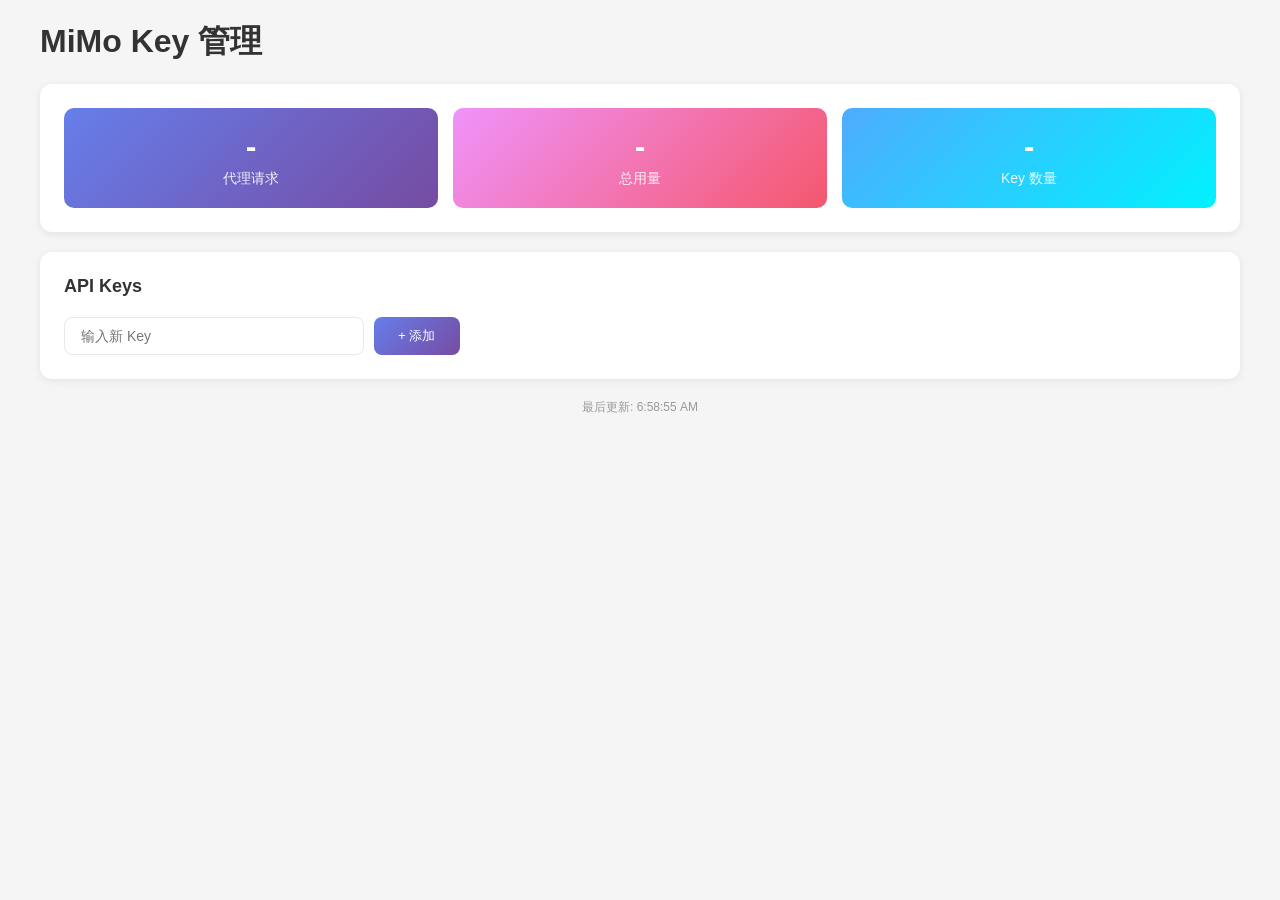
==== internal/keypool/index.html @ d1c0f4a5 "feat: 改用卡片样式展示Key管理" ====
<!DOCTYPE html>
<html lang="zh-CN">
<head>
    <meta charset="UTF-8">
    <meta name="viewport" content="width=device-width, initial-scale=1.0">
    <title>MiMo Key 管理</title>
    <style>
        * {
            margin: 0;
            padding: 0;
            box-sizing: border-box;
        }
        body {
            font-family: -apple-system, BlinkMacSystemFont, 'Segoe UI', Roboto, sans-serif;
            background: #f5f5f5;
            padding: 20px;
        }
        .container {
            max-width: 1200px;
            margin: 0 auto;
        }
        h1 {
            color: #333;
            margin-bottom: 20px;
        }
        .card {
            background: #fff;
            border-radius: 12px;
            padding: 24px;
            margin-bottom: 20px;
            box-shadow: 0 2px 8px rgba(0,0,0,0.08);
        }
        .stats {
            display: grid;
            grid-template-columns: repeat(3, 1fr);
            gap: 15px;
        }
        .stat-item {
            text-align: center;
            padding: 20px;
            background: linear-gradient(135deg, #667eea 0%, #764ba2 100%);
            border-radius: 10px;
            color: #fff;
        }
        .stat-item:nth-child(2) {
            background: linear-gradient(135deg, #f093fb 0%, #f5576c 100%);
        }
        .stat-item:nth-child(3) {
            background: linear-gradient(135deg, #4facfe 0%, #00f2fe 100%);
        }
        .stat-value {
            font-size: 32px;
            font-weight: bold;
        }
        .stat-label {
            opacity: 0.9;
            margin-top: 5px;
            font-size: 14px;
        }
        .section-header {
            display: flex;
            justify-content: space-between;
            align-items: center;
            margin-bottom: 20px;
        }
        .section-title {
            font-size: 18px;
            font-weight: 600;
            color: #333;
        }
        .add-form {
            display: flex;
            gap: 10px;
        }
        .add-form input {
            width: 300px;
            padding: 10px 16px;
            border: 1px solid #e8e8e8;
            border-radius: 8px;
            font-size: 14px;
            transition: border-color 0.3s;
        }
        .add-form input:focus {
            outline: none;
            border-color: #667eea;
        }
        .btn-add {
            background: linear-gradient(135deg, #667eea 0%, #764ba2 100%);
            color: #fff;
            padding: 10px 24px;
            border: none;
            border-radius: 8px;
            cursor: pointer;
            font-weight: 500;
            transition: transform 0.2s, box-shadow 0.2s;
        }
        .btn-add:hover {
            transform: translateY(-1px);
            box-shadow: 0 4px 12px rgba(102, 126, 234, 0.4);
        }
        .keys-grid {
            display: grid;
            grid-template-columns: repeat(auto-fill, minmax(280px, 1fr));
            gap: 16px;
        }
        .key-card {
            background: #fff;
            border: 1px solid #f0f0f0;
            border-radius: 12px;
            padding: 20px;
            transition: transform 0.2s, box-shadow 0.2s;
        }
        .key-card:hover {
            transform: translateY(-2px);
            box-shadow: 0 4px 12px rgba(0,0,0,0.1);
        }
        .key-card.disabled {
            opacity: 0.6;
            background: #fafafa;
        }
        .key-header {
            display: flex;
            justify-content: space-between;
            align-items: flex-start;
            margin-bottom: 16px;
        }
        .key-icon {
            width: 48px;
            height: 48px;
            background: linear-gradient(135deg, #667eea 0%, #764ba2 100%);
            border-radius: 10px;
            display: flex;
            align-items: center;
            justify-content: center;
            color: #fff;
            font-size: 20px;
            font-weight: bold;
        }
        .key-card.disabled .key-icon {
            background: #ccc;
        }
        .status-badge {
            padding: 4px 12px;
            border-radius: 20px;
            font-size: 12px;
            font-weight: 500;
        }
        .status-enabled {
            background: #e6f7ed;
            color: #52c41a;
        }
        .status-disabled {
            background: #fff1e6;
            color: #fa8c16;
        }
        .key-info {
            margin-bottom: 16px;
        }
        .key-value {
            font-family: 'Monaco', 'Menlo', monospace;
            font-size: 14px;
            color: #333;
            background: #f8f9fa;
            padding: 10px 12px;
            border-radius: 6px;
            word-break: break-all;
            margin-bottom: 8px;
        }
        .key-meta {
            display: flex;
            gap: 20px;
            font-size: 13px;
            color: #999;
        }
        .key-actions {
            display: flex;
            gap: 8px;
        }
        .btn-enable, .btn-disable, .btn-remove {
            flex: 1;
            padding: 8px 12px;
            border: none;
            border-radius: 6px;
            cursor: pointer;
            font-size: 13px;
            font-weight: 500;
            transition: all 0.2s;
        }
        .btn-enable {
            background: #e6f7ed;
            color: #52c41a;
        }
        .btn-enable:hover {
            background: #b7eb8f;
        }
        .btn-disable {
            background: #fff1e6;
            color: #fa8c16;
        }
        .btn-disable:hover {
            background: #ffd591;
        }
        .btn-remove {
            background: #fff1f0;
            color: #ff4d4f;
        }
        .btn-remove:hover {
            background: #ffccc7;
        }
        .refresh-time {
            color: #999;
            font-size: 12px;
            margin-top: 20px;
            text-align: center;
        }
        .empty-state {
            text-align: center;
            padding: 60px 20px;
            color: #999;
        }
        .empty-state-icon {
            font-size: 48px;
            margin-bottom: 16px;
        }
    </style>
</head>
<body>
    <div class="container">
        <h1>MiMo Key 管理</h1>
        
        <div class="card">
            <div class="stats">
                <div class="stat-item">
                    <div class="stat-value" id="proxyRequests">-</div>
                    <div class="stat-label">代理请求</div>
                </div>
                <div class="stat-item">
                    <div class="stat-value" id="totalUsage">-</div>
                    <div class="stat-label">总用量</div>
                </div>
                <div class="stat-item">
                    <div class="stat-value" id="keyCount">-</div>
                    <div class="stat-label">Key 数量</div>
                </div>
            </div>
        </div>

        <div class="card">
            <div class="section-header">
                <span class="section-title">API Keys</span>
            </div>
            <div class="add-form">
                <input type="text" id="newKeyInput" placeholder="输入新 Key">
                <button class="btn-add" onclick="addKey()">+ 添加</button>
            </div>
            <div id="keysGrid" class="keys-grid"></div>
        </div>

        <div class="refresh-time" id="refreshTime"></div>
    </div>

    <script>
        const API_BASE = '';

        async function fetchStats() {
            try {
                const res = await fetch(API_BASE + '/stats');
                const data = await res.json();
                document.getElementById('proxyRequests').textContent = data.proxy_requests || 0;
                document.getElementById('totalUsage').textContent = data.total_usage || 0;
                const enabled = data.enabled_keys || 0;
                const disabled = data.disabled_keys || 0;
                document.getElementById('keyCount').textContent = enabled + disabled;
            } catch (e) {
                console.error('Failed to fetch stats:', e);
            }
        }

        async function fetchKeys() {
            try {
                const res = await fetch(API_BASE + '/keys');
                const data = await res.json();
                const grid = document.getElementById('keysGrid');
                
                if (!data.keys || data.keys.length === 0) {
                    grid.innerHTML = `
                        <div class="empty-state">
                            <div class="empty-state-icon">🔑</div>
                            <div>暂无 Key</div>
                            <div style="font-size:13px;margin-top:8px;">添加你的第一个 API Key 开始使用</div>
                        </div>
                    `;
                    return;
                }
                
                grid.innerHTML = '';
                
                for (const key of data.keys) {
                    const initial = key.key.substring(0, 1).toUpperCase();
                    const card = document.createElement('div');
                    card.className = `key-card ${key.enabled ? '' : 'disabled'}`;
                    card.innerHTML = `
                        <div class="key-header">
                            <div class="key-icon">${initial}</div>
                            <span class="status-badge ${key.enabled ? 'status-enabled' : 'status-disabled'}">
                                ${key.enabled ? '● 启用' : '○ 禁用'}
                            </span>
                        </div>
                        <div class="key-info">
                            <div class="key-value" title="${key.key}">${maskKey(key.key)}</div>
                            <div class="key-meta">
                                <span>用量: ${key.usage_count}</span>
                                <span>${formatDate(key.created_at)}</span>
                            </div>
                        </div>
                        <div class="key-actions">
                            <button class="${key.enabled ? 'btn-disable' : 'btn-enable'}" 
                                    onclick="toggleKey('${key.key}', ${key.enabled})">
                                ${key.enabled ? '禁用' : '启用'}
                            </button>
                            <button class="btn-remove" onclick="removeKey('${key.key}')">删除</button>
                        </div>
                    `;
                    grid.appendChild(card);
                }
            } catch (e) {
                console.error('Failed to fetch keys:', e);
            }
        }

        function maskKey(key) {
            if (key.length <= 8) return '****' + key.slice(-4);
            return key.slice(0, 4) + '****' + key.slice(-4);
        }

        function formatDate(dateStr) {
            const date = new Date(dateStr);
            return date.toLocaleDateString('zh-CN');
        }

        async function addKey() {
            const input = document.getElementById('newKeyInput');
            const key = input.value.trim();
            if (!key) return;

            try {
                const res = await fetch(API_BASE + '/keys', {
                    method: 'POST',
                    headers: {'Content-Type': 'application/json'},
                    body: JSON.stringify({action: 'add', key})
                });
                if (res.ok) {
                    input.value = '';
                    await fetchKeys();
                    await fetchStats();
                }
            } catch (e) {
                alert('添加失败: ' + e);
            }
        }

        async function toggleKey(key, currentlyEnabled) {
            const action = currentlyEnabled ? 'disable' : 'enable';
            try {
                const res = await fetch(API_BASE + '/keys', {
                    method: 'POST',
                    headers: {'Content-Type': 'application/json'},
                    body: JSON.stringify({action, key})
                });
                if (res.ok) {
                    await fetchKeys();
                    await fetchStats();
                }
            } catch (e) {
                alert('操作失败: ' + e);
            }
        }

        async function removeKey(key) {
            if (!confirm('确定删除这个 Key?')) return;
            try {
                const res = await fetch(API_BASE + '/keys', {
                    method: 'POST',
                    headers: {'Content-Type': 'application/json'},
                    body: JSON.stringify({action: 'remove', key})
                });
                if (res.ok) {
                    await fetchKeys();
                    await fetchStats();
                }
            } catch (e) {
                alert('删除失败: ' + e);
            }
        }

        function updateTime() {
            document.getElementById('refreshTime').textContent = 
                '最后更新: ' + new Date().toLocaleTimeString();
        }

        async function refresh() {
            await Promise.all([fetchStats(), fetchKeys()]);
            updateTime();
        }

        refresh();
        setInterval(refresh, 10000);
    </script>
</body>
</html>
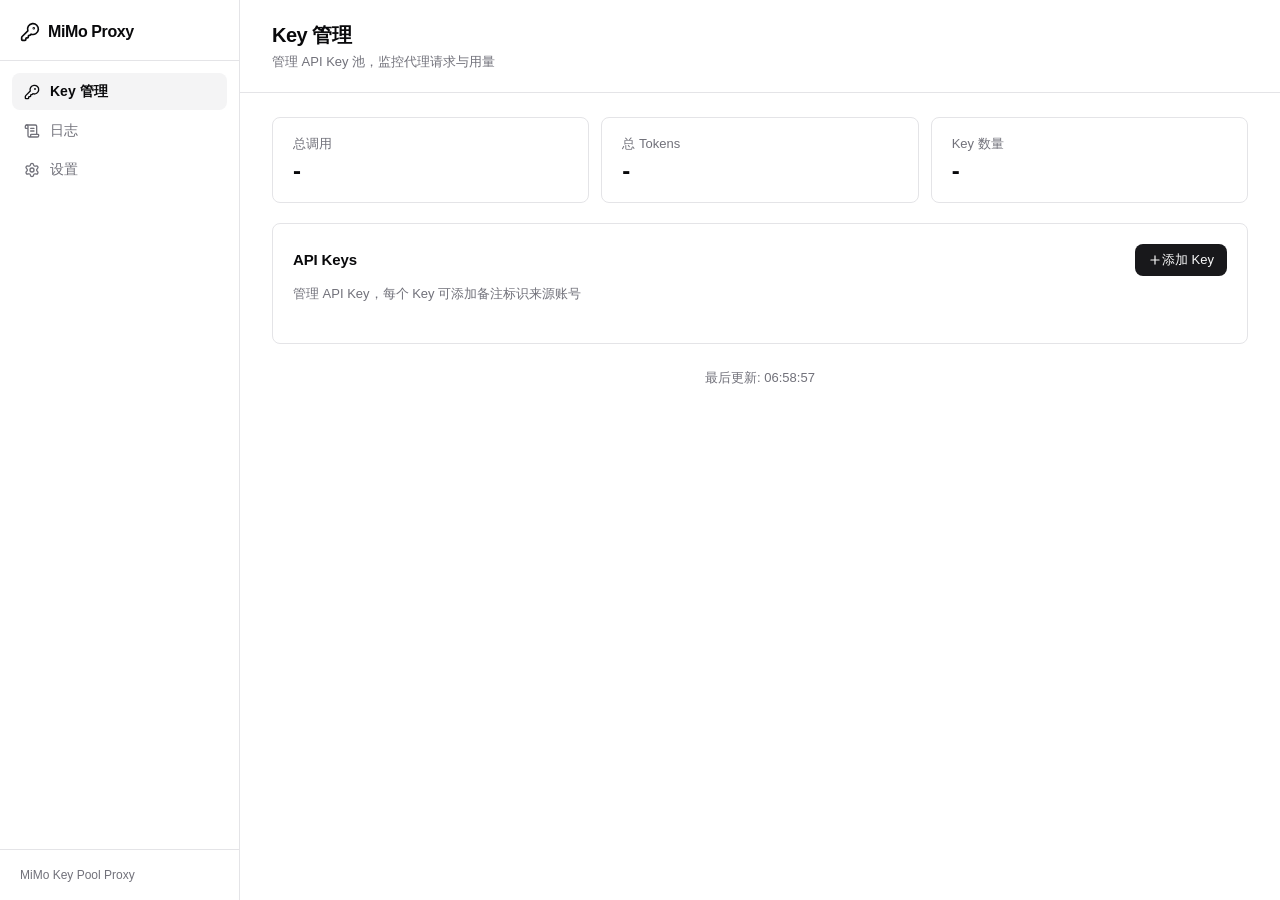
==== commit 20828dc8: "完事" ====
--- a/internal/keypool/index.html
+++ b/internal/keypool/index.html
@@ -3,408 +3,1186 @@
 <head>
     <meta charset="UTF-8">
     <meta name="viewport" content="width=device-width, initial-scale=1.0">
-    <title>MiMo Key 管理</title>
+    <title>MiMo Proxy</title>
     <style>
-        * {
-            margin: 0;
-            padding: 0;
-            box-sizing: border-box;
-        }
+        /* ===== CSS Variables (shadcn tokens) ===== */
+        :root {
+            --background: 0 0% 100%;
+            --foreground: 240 10% 3.9%;
+            --card: 0 0% 100%;
+            --card-foreground: 240 10% 3.9%;
+            --primary: 240 5.9% 10%;
+            --primary-foreground: 0 0% 98%;
+            --muted: 240 4.8% 95.9%;
+            --muted-foreground: 240 3.8% 46.1%;
+            --accent: 240 4.8% 95.9%;
+            --accent-foreground: 240 5.9% 10%;
+            --destructive: 0 84.2% 60.2%;
+            --border: 240 5.9% 90%;
+            --input: 240 5.9% 90%;
+            --ring: 240 5.9% 10%;
+            --radius: 0.5rem;
+        }
+
+        /* ===== Reset ===== */
+        *, *::before, *::after { margin: 0; padding: 0; box-sizing: border-box; border-color: hsl(var(--border)); }
+
         body {
-            font-family: -apple-system, BlinkMacSystemFont, 'Segoe UI', Roboto, sans-serif;
-            background: #f5f5f5;
-            padding: 20px;
-        }
-        .container {
-            max-width: 1200px;
-            margin: 0 auto;
-        }
-        h1 {
-            color: #333;
-            margin-bottom: 20px;
-        }
+            font-family: -apple-system, BlinkMacSystemFont, 'Segoe UI', Roboto, 'Helvetica Neue', sans-serif;
+            background: hsl(var(--background));
+            color: hsl(var(--foreground));
+            line-height: 1.5;
+            -webkit-font-smoothing: antialiased;
+            display: flex;
+            min-height: 100vh;
+        }
+
+        /* ===== Sidebar ===== */
+        .sidebar {
+            width: 240px;
+            min-height: 100vh;
+            background: hsl(var(--card));
+            border-right: 1px solid hsl(var(--border));
+            display: flex;
+            flex-direction: column;
+            flex-shrink: 0;
+            position: sticky;
+            top: 0;
+        }
+        .sidebar-header {
+            padding: 1.25rem 1.25rem 1rem;
+            border-bottom: 1px solid hsl(var(--border));
+        }
+        .sidebar-brand {
+            font-size: 1rem;
+            font-weight: 700;
+            letter-spacing: -0.025em;
+            display: flex;
+            align-items: center;
+            gap: 0.5rem;
+        }
+        .sidebar-brand svg { color: hsl(var(--foreground)); }
+        .sidebar-nav {
+            padding: 0.75rem;
+            flex: 1;
+            display: flex;
+            flex-direction: column;
+            gap: 0.125rem;
+        }
+        .nav-item {
+            display: flex;
+            align-items: center;
+            gap: 0.625rem;
+            padding: 0.5rem 0.75rem;
+            border-radius: var(--radius);
+            font-size: 0.875rem;
+            font-weight: 500;
+            color: hsl(var(--muted-foreground));
+            cursor: pointer;
+            transition: background 0.15s, color 0.15s;
+            text-decoration: none;
+            user-select: none;
+        }
+        .nav-item:hover {
+            background: hsl(var(--accent));
+            color: hsl(var(--accent-foreground));
+        }
+        .nav-item.active {
+            background: hsl(var(--accent));
+            color: hsl(var(--foreground));
+            font-weight: 600;
+        }
+        .nav-item svg { flex-shrink: 0; }
+        .sidebar-footer {
+            padding: 1rem 1.25rem;
+            border-top: 1px solid hsl(var(--border));
+            font-size: 0.75rem;
+            color: hsl(var(--muted-foreground));
+        }
+
+        /* ===== Main ===== */
+        .main {
+            flex: 1;
+            min-width: 0;
+            display: flex;
+            flex-direction: column;
+        }
+        .main-header {
+            padding: 1.25rem 2rem;
+            border-bottom: 1px solid hsl(var(--border));
+            background: hsl(var(--card));
+            position: sticky;
+            top: 0;
+            z-index: 10;
+        }
+        .main-header h1 {
+            font-size: 1.25rem;
+            font-weight: 700;
+            letter-spacing: -0.025em;
+        }
+        .main-header p {
+            font-size: 0.8125rem;
+            color: hsl(var(--muted-foreground));
+            margin-top: 0.125rem;
+        }
+        .main-body {
+            padding: 1.5rem 2rem 2rem;
+            flex: 1;
+        }
+
+        /* ===== Page Visibility ===== */
+        .page { display: none; }
+        .page.active { display: block; }
+
+        /* ===== Card ===== */
         .card {
-            background: #fff;
-            border-radius: 12px;
-            padding: 24px;
-            margin-bottom: 20px;
-            box-shadow: 0 2px 8px rgba(0,0,0,0.08);
-        }
-        .stats {
-            display: grid;
-            grid-template-columns: repeat(3, 1fr);
-            gap: 15px;
-        }
-        .stat-item {
-            text-align: center;
-            padding: 20px;
-            background: linear-gradient(135deg, #667eea 0%, #764ba2 100%);
-            border-radius: 10px;
-            color: #fff;
-        }
-        .stat-item:nth-child(2) {
-            background: linear-gradient(135deg, #f093fb 0%, #f5576c 100%);
-        }
-        .stat-item:nth-child(3) {
-            background: linear-gradient(135deg, #4facfe 0%, #00f2fe 100%);
-        }
-        .stat-value {
-            font-size: 32px;
-            font-weight: bold;
-        }
-        .stat-label {
-            opacity: 0.9;
-            margin-top: 5px;
-            font-size: 14px;
-        }
-        .section-header {
+            background: hsl(var(--card));
+            border: 1px solid hsl(var(--border));
+            border-radius: var(--radius);
+            overflow: hidden;
+        }
+        .card-header { padding: 1.25rem 1.25rem 0; }
+        .card-title { font-size: 0.9375rem; font-weight: 600; letter-spacing: -0.01em; }
+        .card-description { font-size: 0.8125rem; color: hsl(var(--muted-foreground)); margin-top: 0.25rem; }
+        .card-content { padding: 1.25rem; }
+
+        /* ===== Stats Grid ===== */
+        .stats-grid { display: grid; grid-template-columns: repeat(3, 1fr); gap: 0.75rem; margin-bottom: 1.25rem; }
+        .stat-card {
+            border: 1px solid hsl(var(--border));
+            border-radius: var(--radius);
+            padding: 1rem 1.25rem;
+        }
+        .stat-label { font-size: 0.8125rem; font-weight: 500; color: hsl(var(--muted-foreground)); margin-bottom: 0.25rem; }
+        .stat-value { font-size: 1.5rem; font-weight: 700; letter-spacing: -0.025em; line-height: 1.2; }
+
+        /* ===== Add Form ===== */
+        .add-form { display: flex; gap: 0.5rem; margin-bottom: 1rem; }
+
+        /* ===== Input / Select ===== */
+        input[type="text"], select, textarea {
+            flex: 1; height: 2.25rem; padding: 0 0.75rem; font-size: 0.875rem;
+            border: 1px solid hsl(var(--input)); border-radius: var(--radius);
+            background: hsl(var(--background)); color: hsl(var(--foreground));
+            outline: none; transition: border-color 0.15s, box-shadow 0.15s;
+            font-family: inherit;
+        }
+        textarea { height: auto; padding: 0.5rem 0.75rem; resize: vertical; line-height: 1.5; }
+        input[type="text"]::placeholder, textarea::placeholder { color: hsl(var(--muted-foreground)); }
+        input[type="text"]:focus, select:focus, textarea:focus {
+            border-color: hsl(var(--ring));
+            box-shadow: 0 0 0 2px hsl(var(--ring) / 0.15);
+        }
+        select {
+            cursor: pointer; -webkit-appearance: none; -moz-appearance: none; appearance: none;
+            background-image: url("data:image/svg+xml,%3Csvg xmlns='http://www.w3.org/2000/svg' width='12' height='12' viewBox='0 0 24 24' fill='none' stroke='%2371717a' stroke-width='2' stroke-linecap='round' stroke-linejoin='round'%3E%3Cpath d='m6 9 6 6 6-6'/%3E%3C/svg%3E");
+            background-repeat: no-repeat; background-position: right 0.75rem center; padding-right: 2rem;
+        }
+
+        /* ===== Buttons ===== */
+        .btn {
+            display: inline-flex; align-items: center; justify-content: center;
+            height: 2.25rem; padding: 0 1rem; font-size: 0.875rem; font-weight: 500;
+            border-radius: var(--radius); border: 1px solid transparent;
+            cursor: pointer; transition: background 0.15s, color 0.15s, border-color 0.15s;
+            white-space: nowrap; line-height: 1;
+        }
+        .btn:focus-visible { outline: none; box-shadow: 0 0 0 2px hsl(var(--background)), 0 0 0 4px hsl(var(--ring)); }
+        .btn:active { transform: scale(0.98); }
+        .btn-primary { background: hsl(var(--primary)); color: hsl(var(--primary-foreground)); }
+        .btn-primary:hover { opacity: 0.9; }
+        .btn-outline { background: transparent; border-color: hsl(var(--border)); color: hsl(var(--foreground)); }
+        .btn-outline:hover { background: hsl(var(--accent)); }
+        .btn-destructive-ghost { background: transparent; color: hsl(var(--destructive)); }
+        .btn-destructive-ghost:hover { background: hsl(0 84.2% 60.2% / 0.08); }
+        .btn-success-outline { background: transparent; border-color: hsl(142 76% 36%); color: hsl(142 76% 36%); }
+        .btn-success-outline:hover { background: hsl(142 76% 36% / 0.08); }
+        .btn-warning-outline { background: transparent; border-color: hsl(38 92% 50%); color: hsl(38 92% 40%); }
+        .btn-warning-outline:hover { background: hsl(38 92% 50% / 0.08); }
+        .btn-sm { height: 2rem; padding: 0 0.75rem; font-size: 0.8125rem; }
+        .btn-full { flex: 1; width: 100%; }
+        .btn-ghost { background: transparent; color: hsl(var(--muted-foreground)); }
+        .btn-ghost:hover { background: hsl(var(--accent)); color: hsl(var(--foreground)); }
+
+        /* ===== Table ===== */
+        .table-wrapper { border: 1px solid hsl(var(--border)); border-radius: var(--radius); overflow: hidden; }
+        table { width: 100%; border-collapse: collapse; font-size: 0.875rem; }
+        thead { background: hsl(var(--muted)); }
+        th { padding: 0.625rem 1rem; text-align: left; font-weight: 500; color: hsl(var(--muted-foreground)); font-size: 0.8125rem; }
+        td { padding: 0.75rem 1rem; border-top: 1px solid hsl(var(--border)); vertical-align: middle; }
+        tr:hover td { background: hsl(var(--muted) / 0.5); }
+        .td-key { font-family: 'SF Mono','Monaco','Menlo','Consolas',monospace; font-size: 0.8125rem; color: hsl(var(--muted-foreground)); max-width: 200px; overflow: hidden; text-overflow: ellipsis; white-space: nowrap; }
+        .td-note { font-size: 0.8125rem; max-width: 160px; overflow: hidden; text-overflow: ellipsis; white-space: nowrap; cursor: pointer; }
+        .td-note:hover { color: hsl(var(--foreground)); text-decoration: underline; }
+        .td-note-empty { font-size: 0.75rem; color: hsl(var(--muted-foreground)); opacity: 0.5; cursor: pointer; font-style: italic; }
+        .td-note-empty:hover { opacity: 1; text-decoration: underline; }
+        .td-usage { font-variant-numeric: tabular-nums; font-weight: 500; }
+        .td-date { color: hsl(var(--muted-foreground)); font-size: 0.8125rem; }
+        .td-actions { text-align: right; }
+        .btn-group { display: inline-flex; gap: 0.375rem; }
+
+        /* ===== Badge ===== */
+        .badge { display: inline-flex; align-items: center; height: 1.375rem; padding: 0 0.5rem; font-size: 0.6875rem; font-weight: 600; border-radius: 9999px; text-transform: uppercase; }
+        .badge-success { background: hsl(142 76% 36% / 0.1); color: hsl(142 76% 36%); }
+        .badge-warning { background: hsl(38 92% 50% / 0.1); color: hsl(38 92% 40%); }
+        .badge-dot { width: 6px; height: 6px; border-radius: 50%; margin-right: 0.375rem; }
+        .badge-success .badge-dot { background: hsl(142 76% 36%); }
+        .badge-warning .badge-dot { background: hsl(38 92% 50%); }
+
+        /* ===== Empty State ===== */
+        .empty-state { text-align: center; padding: 2.5rem 1rem; color: hsl(var(--muted-foreground)); }
+        .empty-state svg { width: 2.5rem; height: 2.5rem; margin: 0 auto 0.5rem; color: hsl(var(--border)); }
+        .empty-state p { font-size: 0.875rem; }
+        .empty-state .empty-hint { font-size: 0.8125rem; margin-top: 0.25rem; opacity: 0.7; }
+
+        /* ===== Settings Page ===== */
+        .settings-group { max-width: 32rem; }
+        .field-group { margin-bottom: 1.25rem; }
+        .field-group label { display: block; font-size: 0.8125rem; font-weight: 500; margin-bottom: 0.375rem; }
+        .field-group .field-hint { font-size: 0.75rem; color: hsl(var(--muted-foreground)); margin-top: 0.375rem; }
+        .field-actions { display: flex; gap: 0.5rem; align-items: center; margin-top: 1.5rem; }
+        .status-msg { font-size: 0.8125rem; color: hsl(142 76% 36%); font-weight: 500; opacity: 0; transition: opacity 0.3s; }
+        .status-msg.show { opacity: 1; }
+        .status-msg.error { color: hsl(var(--destructive)); }
+
+        /* ===== Separator ===== */
+        .separator { height: 1px; background: hsl(var(--border)); margin: 1.25rem 0; }
+
+        /* ===== Modal ===== */
+        .modal-overlay {
+            position: fixed; inset: 0; z-index: 50; display: flex; align-items: center; justify-content: center;
+            background: rgba(0,0,0,0.5); opacity: 0; visibility: hidden; transition: opacity 0.2s, visibility 0.2s;
+        }
+        .modal-overlay.open { opacity: 1; visibility: visible; }
+        .modal {
+            position: relative; width: 90%; max-width: 28rem; max-height: 85vh; overflow-y: auto;
+            background: hsl(var(--background)); border: 1px solid hsl(var(--border)); border-radius: var(--radius);
+            box-shadow: 0 25px 50px -12px rgba(0,0,0,0.25); transform: scale(0.95); transition: transform 0.2s;
+        }
+        .modal-overlay.open .modal { transform: scale(1); }
+        .modal-header { display: flex; align-items: center; justify-content: space-between; padding: 1.25rem 1.5rem 0; }
+        .modal-title { font-size: 1.0625rem; font-weight: 600; letter-spacing: -0.01em; }
+        .modal-close {
+            display: inline-flex; align-items: center; justify-content: center; width: 1.75rem; height: 1.75rem;
+            border-radius: var(--radius); border: none; background: transparent;
+            color: hsl(var(--muted-foreground)); cursor: pointer; transition: background 0.15s, color 0.15s;
+        }
+        .modal-close:hover { background: hsl(var(--accent)); color: hsl(var(--foreground)); }
+        .modal-body { padding: 1.25rem 1.5rem 1.5rem; }
+
+        /* ===== Loading / Spinner ===== */
+        .loading { display: flex; flex-direction: column; align-items: center; gap: 0.75rem; padding: 2rem 0; color: hsl(var(--muted-foreground)); font-size: 0.875rem; }
+        .spinner { width: 1.75rem; height: 1.75rem; border: 2.5px solid hsl(var(--border)); border-top-color: hsl(var(--foreground)); border-radius: 50%; animation: spin 0.7s linear infinite; }
+        @keyframes spin { to { transform: rotate(360deg); } }
+
+        /* ===== Result Rows ===== */
+        .result-row { display: flex; align-items: baseline; justify-content: space-between; padding: 0.5rem 0; border-bottom: 1px solid hsl(var(--border)); font-size: 0.875rem; }
+        .result-row:last-child { border-bottom: none; }
+        .result-label { color: hsl(var(--muted-foreground)); font-size: 0.8125rem; flex-shrink: 0; }
+        .result-value { font-weight: 500; text-align: right; word-break: break-all; margin-left: 1rem; }
+        .result-success-banner, .result-error-banner {
+            display: flex; align-items: center; gap: 0.625rem; margin-bottom: 1rem; padding: 0.75rem 1rem; border-radius: var(--radius);
+        }
+        .result-success-banner { border: 1px solid hsl(142 76% 36% / 0.2); background: hsl(142 76% 36% / 0.06); }
+        .result-error-banner { border: 1px solid hsl(0 84.2% 60.2% / 0.2); background: hsl(0 84.2% 60.2% / 0.06); font-size: 0.8125rem; color: hsl(0 84.2% 40%); align-items: flex-start; }
+        .result-icon { flex-shrink: 0; width: 1.25rem; height: 1.25rem; }
+        .result-success-banner .result-icon { color: hsl(142 76% 36%); }
+        .result-error-banner .result-icon { color: hsl(0 84.2% 60.2%); }
+        .result-success-banner span { font-weight: 600; font-size: 0.875rem; color: hsl(142 76% 30%); }
+
+        /* ===== Pagination ===== */
+        .pagination {
             display: flex;
             justify-content: space-between;
             align-items: center;
-            margin-bottom: 20px;
-        }
-        .section-title {
-            font-size: 18px;
-            font-weight: 600;
-            color: #333;
-        }
-        .add-form {
-            display: flex;
-            gap: 10px;
-        }
-        .add-form input {
-            width: 300px;
-            padding: 10px 16px;
-            border: 1px solid #e8e8e8;
-            border-radius: 8px;
-            font-size: 14px;
-            transition: border-color 0.3s;
-        }
-        .add-form input:focus {
-            outline: none;
-            border-color: #667eea;
-        }
-        .btn-add {
-            background: linear-gradient(135deg, #667eea 0%, #764ba2 100%);
-            color: #fff;
-            padding: 10px 24px;
-            border: none;
-            border-radius: 8px;
-            cursor: pointer;
-            font-weight: 500;
-            transition: transform 0.2s, box-shadow 0.2s;
-        }
-        .btn-add:hover {
-            transform: translateY(-1px);
-            box-shadow: 0 4px 12px rgba(102, 126, 234, 0.4);
-        }
-        .keys-grid {
-            display: grid;
-            grid-template-columns: repeat(auto-fill, minmax(280px, 1fr));
-            gap: 16px;
-        }
-        .key-card {
-            background: #fff;
-            border: 1px solid #f0f0f0;
-            border-radius: 12px;
-            padding: 20px;
-            transition: transform 0.2s, box-shadow 0.2s;
-        }
-        .key-card:hover {
-            transform: translateY(-2px);
-            box-shadow: 0 4px 12px rgba(0,0,0,0.1);
-        }
-        .key-card.disabled {
-            opacity: 0.6;
-            background: #fafafa;
-        }
-        .key-header {
-            display: flex;
-            justify-content: space-between;
-            align-items: flex-start;
-            margin-bottom: 16px;
-        }
-        .key-icon {
-            width: 48px;
-            height: 48px;
-            background: linear-gradient(135deg, #667eea 0%, #764ba2 100%);
-            border-radius: 10px;
-            display: flex;
-            align-items: center;
-            justify-content: center;
-            color: #fff;
-            font-size: 20px;
-            font-weight: bold;
-        }
-        .key-card.disabled .key-icon {
-            background: #ccc;
-        }
-        .status-badge {
-            padding: 4px 12px;
-            border-radius: 20px;
-            font-size: 12px;
-            font-weight: 500;
-        }
-        .status-enabled {
-            background: #e6f7ed;
-            color: #52c41a;
-        }
-        .status-disabled {
-            background: #fff1e6;
-            color: #fa8c16;
-        }
-        .key-info {
-            margin-bottom: 16px;
-        }
-        .key-value {
-            font-family: 'Monaco', 'Menlo', monospace;
-            font-size: 14px;
-            color: #333;
-            background: #f8f9fa;
-            padding: 10px 12px;
-            border-radius: 6px;
+            margin-top: 0.75rem;
+            font-size: 0.8125rem;
+        }
+        .pagination-info { color: hsl(var(--muted-foreground)); }
+        .pagination-btns { display: flex; gap: 0.375rem; }
+        .btn[disabled] { opacity: 0.4; pointer-events: none; }
+
+        /* ===== Code Block ===== */
+        .code-block {
+            background: hsl(240 10% 3.9%);
+            color: hsl(0 0% 85%);
+            padding: 0.75rem 1rem;
+            border-radius: var(--radius);
+            font-family: 'SF Mono','Monaco','Menlo','Consolas',monospace;
+            font-size: 0.8125rem;
+            line-height: 1.6;
+            white-space: pre-wrap;
             word-break: break-all;
-            margin-bottom: 8px;
-        }
-        .key-meta {
-            display: flex;
-            gap: 20px;
-            font-size: 13px;
-            color: #999;
-        }
-        .key-actions {
-            display: flex;
-            gap: 8px;
-        }
-        .btn-enable, .btn-disable, .btn-remove {
-            flex: 1;
-            padding: 8px 12px;
-            border: none;
-            border-radius: 6px;
-            cursor: pointer;
-            font-size: 13px;
-            font-weight: 500;
-            transition: all 0.2s;
-        }
-        .btn-enable {
-            background: #e6f7ed;
-            color: #52c41a;
-        }
-        .btn-enable:hover {
-            background: #b7eb8f;
-        }
-        .btn-disable {
-            background: #fff1e6;
-            color: #fa8c16;
-        }
-        .btn-disable:hover {
-            background: #ffd591;
-        }
-        .btn-remove {
-            background: #fff1f0;
-            color: #ff4d4f;
-        }
-        .btn-remove:hover {
-            background: #ffccc7;
-        }
-        .refresh-time {
-            color: #999;
-            font-size: 12px;
-            margin-top: 20px;
-            text-align: center;
-        }
-        .empty-state {
-            text-align: center;
-            padding: 60px 20px;
-            color: #999;
-        }
-        .empty-state-icon {
-            font-size: 48px;
-            margin-bottom: 16px;
+            max-height: 20rem;
+            overflow-y: auto;
+        }
+
+        /* ===== Toast ===== */
+        .toast {
+            position: fixed; bottom: 1.5rem; left: 50%; transform: translateX(-50%) translateY(120%); z-index: 100;
+            padding: 0.625rem 1rem; border-radius: var(--radius); border: 1px solid hsl(var(--border));
+            background: hsl(var(--foreground)); color: hsl(var(--background)); font-size: 0.8125rem; font-weight: 500;
+            opacity: 0; transition: transform 0.25s ease, opacity 0.25s ease; pointer-events: none; white-space: nowrap;
+        }
+        .toast.show { transform: translateX(-50%) translateY(0); opacity: 1; }
+        .toast.error { background: hsl(0 84.2% 60.2%); border-color: hsl(0 84.2% 50%); color: #fff; }
+
+        /* ===== Responsive ===== */
+        @media (max-width: 768px) {
+            body { flex-direction: column; }
+            .sidebar { width: 100%; min-height: auto; position: static; flex-direction: row; border-right: none; border-bottom: 1px solid hsl(var(--border)); }
+            .sidebar-header { padding: 0.75rem 1rem; border-bottom: none; }
+            .sidebar-nav { flex-direction: row; padding: 0 0.5rem; gap: 0.25rem; }
+            .sidebar-footer { display: none; }
+            .main-header, .main-body { padding-left: 1rem; padding-right: 1rem; }
+            .stats-grid { grid-template-columns: repeat(2, 1fr); }
+            .add-form { flex-direction: column; }
+            .table-wrapper { overflow-x: auto; }
+            table { min-width: 780px; }
         }
     </style>
 </head>
 <body>
-    <div class="container">
-        <h1>MiMo Key 管理</h1>
-        
-        <div class="card">
-            <div class="stats">
-                <div class="stat-item">
-                    <div class="stat-value" id="proxyRequests">-</div>
-                    <div class="stat-label">代理请求</div>
+
+    <!-- ===== Sidebar ===== -->
+    <aside class="sidebar">
+        <div class="sidebar-header">
+            <div class="sidebar-brand">
+                <svg xmlns="http://www.w3.org/2000/svg" width="20" height="20" viewBox="0 0 24 24"><g fill="none" stroke="currentColor" stroke-linecap="round" stroke-linejoin="round" stroke-width="2"><path d="M2.586 17.414A2 2 0 0 0 2 18.828V21a1 1 0 0 0 1 1h3a1 1 0 0 0 1-1v-1a1 1 0 0 1 1-1h1a1 1 0 0 0 1-1v-1a1 1 0 0 1 1-1h.172a2 2 0 0 0 1.414-.586l.814-.814a6.5 6.5 0 1 0-4-4z"/><circle cx="16.5" cy="7.5" r=".5"/></g></svg>
+                MiMo Proxy
+            </div>
+        </div>
+        <nav class="sidebar-nav">
+            <a class="nav-item active" data-page="keys" onclick="switchPage('keys')">
+                <svg xmlns="http://www.w3.org/2000/svg" width="16" height="16" viewBox="0 0 24 24"><g fill="none" stroke="currentColor" stroke-linecap="round" stroke-linejoin="round" stroke-width="2"><path d="M2.586 17.414A2 2 0 0 0 2 18.828V21a1 1 0 0 0 1 1h3a1 1 0 0 0 1-1v-1a1 1 0 0 1 1-1h1a1 1 0 0 0 1-1v-1a1 1 0 0 1 1-1h.172a2 2 0 0 0 1.414-.586l.814-.814a6.5 6.5 0 1 0-4-4z"/><circle cx="16.5" cy="7.5" r=".5"/></g></svg>
+                Key 管理
+            </a>
+            <a class="nav-item" data-page="logs" onclick="switchPage('logs')">
+                <svg xmlns="http://www.w3.org/2000/svg" width="16" height="16" viewBox="0 0 24 24"><g fill="none" stroke="currentColor" stroke-linecap="round" stroke-linejoin="round" stroke-width="2"><path d="M15 12h-5m5-4h-5m9 9V5a2 2 0 0 0-2-2H4"/><path d="M8 21h12a2 2 0 0 0 2-2v-1a1 1 0 0 0-1-1H11a1 1 0 0 0-1 1v1a2 2 0 1 1-4 0V5a2 2 0 1 0-4 0v2a1 1 0 0 0 1 1h3"/></g></svg>
+                日志
+            </a>
+            <a class="nav-item" data-page="settings" onclick="switchPage('settings')">
+                <svg xmlns="http://www.w3.org/2000/svg" width="16" height="16" viewBox="0 0 24 24"><g fill="none" stroke="currentColor" stroke-linecap="round" stroke-linejoin="round" stroke-width="2"><path d="M9.671 4.136a2.34 2.34 0 0 1 4.659 0a2.34 2.34 0 0 0 3.319 1.915a2.34 2.34 0 0 1 2.33 4.033a2.34 2.34 0 0 0 0 3.831a2.34 2.34 0 0 1-2.33 4.033a2.34 2.34 0 0 0-3.319 1.915a2.34 2.34 0 0 1-4.659 0a2.34 2.34 0 0 0-3.32-1.915a2.34 2.34 0 0 1-2.33-4.033a2.34 2.34 0 0 0 0-3.831A2.34 2.34 0 0 1 6.35 6.051a2.34 2.34 0 0 0 3.319-1.915"/><circle cx="12" cy="12" r="3"/></g></svg>
+                设置
+            </a>
+        </nav>
+        <div class="sidebar-footer">MiMo Key Pool Proxy</div>
+    </aside>
+
+    <!-- ===== Main Content ===== -->
+    <div class="main">
+
+        <!-- === Keys Page === -->
+        <div class="page active" id="page-keys">
+            <div class="main-header">
+                <h1>Key 管理</h1>
+                <p>管理 API Key 池，监控代理请求与用量</p>
+            </div>
+            <div class="main-body">
+                <div class="stats-grid">
+                    <div class="stat-card">
+                        <div class="stat-label">总调用</div>
+                        <div class="stat-value" id="totalCalls">-</div>
+                    </div>
+                    <div class="stat-card">
+                        <div class="stat-label">总 Tokens</div>
+                        <div class="stat-value" id="totalTokens">-</div>
+                    </div>
+                    <div class="stat-card">
+                        <div class="stat-label">Key 数量</div>
+                        <div class="stat-value" id="keyCount">-</div>
+                    </div>
                 </div>
-                <div class="stat-item">
-                    <div class="stat-value" id="totalUsage">-</div>
-                    <div class="stat-label">总用量</div>
+
+                <div class="card">
+                    <div class="card-header">
+                        <div style="display:flex;justify-content:space-between;align-items:center;">
+                            <div class="card-title">API Keys</div>
+                            <button class="btn btn-primary btn-sm" onclick="openAddKeyModal()">
+                                <svg xmlns="http://www.w3.org/2000/svg" width="14" height="14" viewBox="0 0 24 24"><path fill="none" stroke="currentColor" stroke-linecap="round" stroke-linejoin="round" stroke-width="2" d="M5 12h14m-7-7v14"/></svg>
+                                添加 Key
+                            </button>
+                        </div>
+                        <div class="card-description" style="margin-top:0.5rem;">管理 API Key，每个 Key 可添加备注标识来源账号</div>
+                    </div>
+                    <div class="card-content">
+                        <div id="keysGrid"></div>
+                    </div>
                 </div>
-                <div class="stat-item">
-                    <div class="stat-value" id="keyCount">-</div>
-                    <div class="stat-label">Key 数量</div>
+
+                <div style="margin-top:1.5rem;text-align:center;font-size:0.8125rem;color:hsl(var(--muted-foreground));" id="refreshTime"></div>
+            </div>
+        </div>
+
+        <!-- === Settings Page === -->
+        <div class="page" id="page-settings">
+            <div class="main-header">
+                <h1>设置</h1>
+                <p>配置代理目标地址等参数</p>
+            </div>
+            <div class="main-body">
+                <div class="card">
+                    <div class="card-header">
+                        <div class="card-title">代理配置</div>
+                        <div class="card-description">设置上游 API 的 Base URL，保存后立即生效</div>
+                    </div>
+                    <div class="card-content">
+                        <div class="settings-group">
+                            <div class="field-group">
+                                <label for="settingBaseUrl">Base URL</label>
+                                <input type="text" id="settingBaseUrl" placeholder="https://api.xiaomimimo.com">
+                                <div class="field-hint">Chat Completions 端点将自动拼接为 <code>{base_url}/v1/chat/completions</code></div>
+                            </div>
+                            <div class="field-actions">
+                                <button class="btn btn-primary" onclick="saveSettings()">保存</button>
+                                <span class="status-msg" id="settingsStatus"></span>
+                            </div>
+                        </div>
+                    </div>
+                </div>
+
+                <div class="card" style="margin-top:1.25rem;">
+                    <div class="card-header">
+                        <div class="card-title">健康检查</div>
+                        <div class="card-description">测试所有启用的 Key，连续失败指定次数后自动禁用</div>
+                    </div>
+                    <div class="card-content">
+                        <div class="settings-group">
+                            <div class="field-group">
+                                <label for="healthThreshold">连续失败阈值</label>
+                                <input type="text" id="healthThreshold" value="3" placeholder="3" style="max-width:6rem;">
+                                <div class="field-hint">单个 Key 连续失败此次数后将自动禁用</div>
+                            </div>
+                            <div class="field-actions">
+                                <button class="btn btn-primary" id="healthCheckBtn" onclick="runHealthCheck()">
+                                    <svg xmlns="http://www.w3.org/2000/svg" width="14" height="14" viewBox="0 0 24 24"><path fill="none" stroke="currentColor" stroke-linecap="round" stroke-linejoin="round" stroke-width="2" d="M14.7 6.3a1 1 0 0 0 0 1.4l1.6 1.6a1 1 0 0 0 1.4 0l3.106-3.105c.32-.322.863-.22.983.218a6 6 0 0 1-8.259 7.057l-7.91 7.91a1 1 0 0 1-2.999-3l7.91-7.91a6 6 0 0 1 7.057-8.259c.438.12.54.662.219.984z"/></svg>
+                                    开始检查
+                                </button>
+                            </div>
+                        </div>
+                        <div id="healthResults" style="margin-top:1rem;"></div>
+                    </div>
+                </div>
+
+                <div class="card" style="margin-top:1.25rem;">
+                    <div class="card-header">
+                        <div style="display:flex;justify-content:space-between;align-items:center;">
+                            <div class="card-title">代理 Key（sk-xxx）</div>
+                            <button class="btn btn-primary btn-sm" onclick="generateProxyKey()">
+                                <svg xmlns="http://www.w3.org/2000/svg" width="14" height="14" viewBox="0 0 24 24"><path fill="none" stroke="currentColor" stroke-linecap="round" stroke-linejoin="round" stroke-width="2" d="M5 12h14m-7-7v14"/></svg>
+                                生成
+                            </button>
+                        </div>
+                        <div class="card-description" style="margin-top:0.5rem;">客户端调用本代理时须携带此 Key 作为 <code>Authorization: Bearer sk-xxx</code></div>
+                    </div>
+                    <div class="card-content">
+                        <div id="proxyKeysGrid"></div>
+                    </div>
                 </div>
             </div>
         </div>
 
-        <div class="card">
-            <div class="section-header">
-                <span class="section-title">API Keys</span>
+        <!-- === Logs Page === -->
+        <div class="page" id="page-logs">
+            <div class="main-header">
+                <h1>请求日志</h1>
+                <p>最近 1 小时的代理请求记录，每 5 秒自动刷新</p>
             </div>
-            <div class="add-form">
-                <input type="text" id="newKeyInput" placeholder="输入新 Key">
-                <button class="btn-add" onclick="addKey()">+ 添加</button>
+            <div class="main-body">
+                <div id="logsGrid"></div>
             </div>
-            <div id="keysGrid" class="keys-grid"></div>
         </div>
-
-        <div class="refresh-time" id="refreshTime"></div>
     </div>
+    <div class="modal-overlay" id="testModal">
+        <div class="modal" onclick="event.stopPropagation()">
+            <div class="modal-header">
+                <div class="modal-title" id="modalTitle">测试 Key</div>
+                <button class="modal-close" onclick="closeTestModal()" aria-label="关闭">
+                    <svg xmlns="http://www.w3.org/2000/svg" width="16" height="16" viewBox="0 0 24 24"><path fill="none" stroke="currentColor" stroke-linecap="round" stroke-linejoin="round" stroke-width="2" d="M18 6L6 18M6 6l12 12"/></svg>
+                </button>
+            </div>
+            <div class="modal-body" id="modalBody"></div>
+        </div>
+    </div>
+
+    <!-- ===== Add Key Modal ===== -->
+    <div class="modal-overlay" id="addKeyModal">
+        <div class="modal" onclick="event.stopPropagation()">
+            <div class="modal-header">
+                <div class="modal-title">添加 Key</div>
+                <button class="modal-close" onclick="closeAddKeyModal()" aria-label="关闭">
+                    <svg xmlns="http://www.w3.org/2000/svg" width="16" height="16" viewBox="0 0 24 24"><path fill="none" stroke="currentColor" stroke-linecap="round" stroke-linejoin="round" stroke-width="2" d="M18 6L6 18M6 6l12 12"/></svg>
+                </button>
+            </div>
+            <div class="modal-body">
+                <div class="field-group">
+                    <label for="addKeyInput">API Key</label>
+                    <input type="text" id="addKeyInput" placeholder="sk-..." style="width:100%;">
+                </div>
+                <div class="field-group" style="margin-top:1rem;">
+                    <label for="addKeyNote">备注</label>
+                    <textarea id="addKeyNote" rows="3" placeholder="例如：张三的账号、测试环境…" style="width:100%;"></textarea>
+                    <div class="field-hint">标识此 Key 的来源，方便管理</div>
+                </div>
+                <div style="margin-top:1.25rem;display:flex;gap:0.5rem;">
+                    <button class="btn btn-outline" onclick="closeAddKeyModal()" style="flex:1;">取消</button>
+                    <button class="btn btn-primary" onclick="submitAddKey()" style="flex:1;">添加</button>
+                </div>
+            </div>
+        </div>
+    </div>
+
+    <!-- ===== Log Detail Modal ===== -->
+    <div class="modal-overlay" id="logDetailModal">
+        <div class="modal" style="max-width:48rem;" onclick="event.stopPropagation()">
+            <div class="modal-header">
+                <div class="modal-title">请求详情</div>
+                <button class="modal-close" onclick="closeLogDetail()" aria-label="关闭">
+                    <svg xmlns="http://www.w3.org/2000/svg" width="16" height="16" viewBox="0 0 24 24"><path fill="none" stroke="currentColor" stroke-linecap="round" stroke-linejoin="round" stroke-width="2" d="M18 6L6 18M6 6l12 12"/></svg>
+                </button>
+            </div>
+            <div class="modal-body" id="logDetailBody" style="max-height:70vh;overflow-y:auto;"></div>
+        </div>
+    </div>
+
+    <!-- ===== Toast ===== -->
+    <div class="toast" id="toast"></div>
 
     <script>
         const API_BASE = '';
 
+        /* ========== Icon SVGs (Lucide) ========== */
+        const ICO = {
+            key:        '<svg xmlns="http://www.w3.org/2000/svg" width="16" height="16" viewBox="0 0 24 24"><g fill="none" stroke="currentColor" stroke-linecap="round" stroke-linejoin="round" stroke-width="2"><path d="M2.586 17.414A2 2 0 0 0 2 18.828V21a1 1 0 0 0 1 1h3a1 1 0 0 0 1-1v-1a1 1 0 0 1 1-1h1a1 1 0 0 0 1-1v-1a1 1 0 0 1 1-1h.172a2 2 0 0 0 1.414-.586l.814-.814a6.5 6.5 0 1 0-4-4z"/><circle cx="16.5" cy="7.5" r=".5"/></g></svg>',
+            settings:   '<svg xmlns="http://www.w3.org/2000/svg" width="16" height="16" viewBox="0 0 24 24"><g fill="none" stroke="currentColor" stroke-linecap="round" stroke-linejoin="round" stroke-width="2"><path d="M9.671 4.136a2.34 2.34 0 0 1 4.659 0a2.34 2.34 0 0 0 3.319 1.915a2.34 2.34 0 0 1 2.33 4.033a2.34 2.34 0 0 0 0 3.831a2.34 2.34 0 0 1-2.33 4.033a2.34 2.34 0 0 0-3.319 1.915a2.34 2.34 0 0 1-4.659 0a2.34 2.34 0 0 0-3.32-1.915a2.34 2.34 0 0 1-2.33-4.033a2.34 2.34 0 0 0 0-3.831A2.34 2.34 0 0 1 6.35 6.051a2.34 2.34 0 0 0 3.319-1.915"/><circle cx="12" cy="12" r="3"/></g></svg>',
+            logs:       '<svg xmlns="http://www.w3.org/2000/svg" width="16" height="16" viewBox="0 0 24 24"><g fill="none" stroke="currentColor" stroke-linecap="round" stroke-linejoin="round" stroke-width="2"><path d="M15 12h-5m5-4h-5m9 9V5a2 2 0 0 0-2-2H4"/><path d="M8 21h12a2 2 0 0 0 2-2v-1a1 1 0 0 0-1-1H11a1 1 0 0 0-1 1v1a2 2 0 1 1-4 0V5a2 2 0 1 0-4 0v2a1 1 0 0 0 1 1h3"/></g></svg>',
+            plus:       '<svg xmlns="http://www.w3.org/2000/svg" width="14" height="14" viewBox="0 0 24 24"><path fill="none" stroke="currentColor" stroke-linecap="round" stroke-linejoin="round" stroke-width="2" d="M5 12h14m-7-7v14"/></svg>',
+            play:       '<svg xmlns="http://www.w3.org/2000/svg" width="14" height="14" viewBox="0 0 24 24"><path fill="none" stroke="currentColor" stroke-linecap="round" stroke-linejoin="round" stroke-width="2" d="M5 5a2 2 0 0 1 3.008-1.728l11.997 6.998a2 2 0 0 1 .003 3.458l-12 7A2 2 0 0 1 5 19z"/></svg>',
+            wrench:     '<svg xmlns="http://www.w3.org/2000/svg" width="14" height="14" viewBox="0 0 24 24"><path fill="none" stroke="currentColor" stroke-linecap="round" stroke-linejoin="round" stroke-width="2" d="M14.7 6.3a1 1 0 0 0 0 1.4l1.6 1.6a1 1 0 0 0 1.4 0l3.106-3.105c.32-.322.863-.22.983.218a6 6 0 0 1-8.259 7.057l-7.91 7.91a1 1 0 0 1-2.999-3l7.91-7.91a6 6 0 0 1 7.057-8.259c.438.12.54.662.219.984z"/></svg>',
+            copy:       '<svg xmlns="http://www.w3.org/2000/svg" width="14" height="14" viewBox="0 0 24 24"><g fill="none" stroke="currentColor" stroke-linecap="round" stroke-linejoin="round" stroke-width="2"><rect width="14" height="14" x="8" y="8" rx="2" ry="2"/><path d="M4 16c-1.1 0-2-.9-2-2V4c0-1.1.9-2 2-2h10c1.1 0 2 .9 2 2"/></g></svg>',
+            x:          '<svg xmlns="http://www.w3.org/2000/svg" width="16" height="16" viewBox="0 0 24 24"><path fill="none" stroke="currentColor" stroke-linecap="round" stroke-linejoin="round" stroke-width="2" d="M18 6L6 18M6 6l12 12"/></svg>',
+            check:      '<svg xmlns="http://www.w3.org/2000/svg" width="20" height="20" viewBox="0 0 24 24"><g fill="none" stroke="currentColor" stroke-linecap="round" stroke-linejoin="round" stroke-width="2"><circle cx="12" cy="12" r="10"/><path d="m9 12 2 2 4-4"/></g></svg>',
+            cross:      '<svg xmlns="http://www.w3.org/2000/svg" width="20" height="20" viewBox="0 0 24 24"><g fill="none" stroke="currentColor" stroke-linecap="round" stroke-linejoin="round" stroke-width="2"><circle cx="12" cy="12" r="10"/><path d="m15 9-6 6m0-6 6 6"/></g></svg>',
+            alert:      '<svg xmlns="http://www.w3.org/2000/svg" width="14" height="14" viewBox="0 0 24 24"><path fill="none" stroke="currentColor" stroke-linecap="round" stroke-linejoin="round" stroke-width="2" d="M20 13c0 5-3.5 7.5-7.66 8.95a1 1 0 0 1-.67-.01C7.5 20.5 4 18 4 13V6a1 1 0 0 1 1-1c2 0 4.5-1.2 6.24-2.72a1.17 1.17 0 0 1 1.52 0C14.51 3.81 17 5 19 5a1 1 0 0 1 1 1zm-8-5v4m0 4h.01"/></svg>',
+            logo:       '<svg xmlns="http://www.w3.org/2000/svg" width="20" height="20" viewBox="0 0 24 24"><g fill="none" stroke="currentColor" stroke-linecap="round" stroke-linejoin="round" stroke-width="2"><path d="M2.586 17.414A2 2 0 0 0 2 18.828V21a1 1 0 0 0 1 1h3a1 1 0 0 0 1-1v-1a1 1 0 0 1 1-1h1a1 1 0 0 0 1-1v-1a1 1 0 0 1 1-1h.172a2 2 0 0 0 1.414-.586l.814-.814a6.5 6.5 0 1 0-4-4z"/><circle cx="16.5" cy="7.5" r=".5"/></g></svg>',
+            toggleOn:   '<svg xmlns="http://www.w3.org/2000/svg" width="14" height="14" viewBox="0 0 24 24"><g fill="none" stroke="currentColor" stroke-linecap="round" stroke-linejoin="round" stroke-width="2"><circle cx="15" cy="12" r="3"/><rect width="20" height="14" x="2" y="5" rx="7"/></g></svg>',
+            toggleOff:  '<svg xmlns="http://www.w3.org/2000/svg" width="14" height="14" viewBox="0 0 24 24"><g fill="none" stroke="currentColor" stroke-linecap="round" stroke-linejoin="round" stroke-width="2"><circle cx="9" cy="12" r="3"/><rect width="20" height="14" x="2" y="5" rx="7"/></g></svg>',
+        };
+
+        /* ========== Page Navigation ========== */
+
+        function switchPage(name) {
+            document.querySelectorAll('.page').forEach(p => p.classList.remove('active'));
+            document.querySelectorAll('.nav-item').forEach(n => n.classList.remove('active'));
+            const page = document.getElementById('page-' + name);
+            const nav = document.querySelector('.nav-item[data-page="' + name + '"]');
+            if (page) page.classList.add('active');
+            if (nav) nav.classList.add('active');
+
+            // Lazy-load settings when switching to settings page
+            if (name === 'settings') { loadSettings(); loadProxyKeys(); }
+
+            // Auto-refresh logs when on logs page
+            if (name === 'logs') { logsPage = 1; startLogsRefresh(); } else { stopLogsRefresh(); }
+        }
+
+        /* ========== Helpers ========== */
+
+        function maskKey(key) {
+            if (key.length <= 8) return '••••' + key.slice(-4);
+            return key.slice(0, 4) + '••••' + key.slice(-4);
+        }
+
+        function formatDate(dateStr) {
+            return new Date(dateStr).toLocaleDateString('zh-CN', { year: 'numeric', month: '2-digit', day: '2-digit' });
+        }
+
+        function showToast(msg, isError) {
+            const t = document.getElementById('toast');
+            t.textContent = msg;
+            t.className = 'toast show' + (isError ? ' error' : '');
+            clearTimeout(t._timer);
+            t._timer = setTimeout(() => { t.className = 'toast'; }, 2500);
+        }
+
+        /* ========== Keys Page ========== */
+
         async function fetchStats() {
             try {
                 const res = await fetch(API_BASE + '/stats');
                 const data = await res.json();
-                document.getElementById('proxyRequests').textContent = data.proxy_requests || 0;
-                document.getElementById('totalUsage').textContent = data.total_usage || 0;
-                const enabled = data.enabled_keys || 0;
-                const disabled = data.disabled_keys || 0;
-                document.getElementById('keyCount').textContent = enabled + disabled;
-            } catch (e) {
-                console.error('Failed to fetch stats:', e);
-            }
+                document.getElementById('totalCalls').textContent = (data.total_calls || 0).toLocaleString();
+                document.getElementById('totalTokens').textContent = (data.total_tokens || 0).toLocaleString();
+                document.getElementById('keyCount').textContent = (data.enabled_keys || 0) + (data.disabled_keys || 0);
+            } catch (e) { console.error('fetchStats:', e); }
+        }
+
+        function renderKeysTable(keys) {
+            if (!keys || keys.length === 0) {
+                return `<div class="empty-state">
+                    <svg xmlns="http://www.w3.org/2000/svg" width="40" height="40" viewBox="0 0 24 24" fill="none" stroke="currentColor" stroke-width="1.5" stroke-linecap="round" stroke-linejoin="round"><path d="m21 2-2 2m-7.61 7.61a5.5 5.5 0 1 1-7.778 7.778 5.5 5.5 0 0 1 7.777-7.777zm0 0L15.5 7.5m0 0 3 3L22 7l-3-3m-3.5 3.5L19 4"/></svg>
+                    <p>暂无 API Key</p><p class="empty-hint">添加你的第一个 Key 开始使用</p>
+                </div>`;
+            }
+            let rows = '';
+            for (const k of keys) {
+                const badge = k.enabled
+                    ? `<span class="badge badge-success"><span class="badge-dot"></span>启用</span>`
+                    : `<span class="badge badge-warning"><span class="badge-dot"></span>禁用</span>`;
+                const toggle = k.enabled
+                    ? `<button class="btn btn-sm btn-warning-outline" onclick="toggleKey('${k.key}', ${k.enabled})">禁用</button>`
+                    : `<button class="btn btn-sm btn-success-outline" onclick="toggleKey('${k.key}', ${k.enabled})">启用</button>`;
+                const noteDisplay = k.note
+                    ? `<span class="td-note" title="${k.note}">${k.note}</span>`
+                    : `<span class="td-note-empty" onclick="editNote('${k.key}','')">点击添加备注</span>`;
+                rows += `<tr>
+                    <td class="td-key" title="${k.key}">${maskKey(k.key)}</td>
+                    <td>${noteDisplay}</td>
+                    <td>${badge}</td>
+                    <td class="td-usage">${k.usage_count}</td>
+                    <td class="td-usage" style="font-weight:600;">${k.total_tokens.toLocaleString()}</td>
+                    <td class="td-date">${formatDate(k.created_at)}</td>
+                    <td class="td-actions"><div class="btn-group">
+                        <button class="btn btn-sm btn-outline" onclick="openTestModal('${k.key}')">测试</button>
+                        ${toggle}
+                        <button class="btn btn-sm btn-destructive-ghost" onclick="removeKey('${k.key}')">删除</button>
+                    </div></td>
+                </tr>`;
+            }
+            return `<div class="table-wrapper"><table><thead><tr>
+                <th>Key</th><th>备注</th><th>状态</th><th>调用</th><th>Total</th><th>创建时间</th><th style="text-align:right">操作</th>
+            </tr></thead><tbody>${rows}</tbody></table></div>`;
         }
 
         async function fetchKeys() {
             try {
                 const res = await fetch(API_BASE + '/keys');
                 const data = await res.json();
-                const grid = document.getElementById('keysGrid');
-                
-                if (!data.keys || data.keys.length === 0) {
-                    grid.innerHTML = `
-                        <div class="empty-state">
-                            <div class="empty-state-icon">🔑</div>
-                            <div>暂无 Key</div>
-                            <div style="font-size:13px;margin-top:8px;">添加你的第一个 API Key 开始使用</div>
-                        </div>
-                    `;
+                document.getElementById('keysGrid').innerHTML = renderKeysTable(data.keys);
+            } catch (e) { console.error('fetchKeys:', e); }
+        }
+
+        /* ========== Add Key Modal ========== */
+
+        function openAddKeyModal() {
+            document.getElementById('addKeyInput').value = '';
+            document.getElementById('addKeyNote').value = '';
+            document.getElementById('addKeyModal').classList.add('open');
+            setTimeout(() => document.getElementById('addKeyInput').focus(), 100);
+        }
+        function closeAddKeyModal() {
+            document.getElementById('addKeyModal').classList.remove('open');
+        }
+        document.getElementById('addKeyModal').addEventListener('click', function(e) {
+            if (e.target === this) closeAddKeyModal();
+        });
+
+        async function submitAddKey() {
+            const key = document.getElementById('addKeyInput').value.trim();
+            const note = document.getElementById('addKeyNote').value.trim();
+            if (!key) { document.getElementById('addKeyInput').focus(); return; }
+            try {
+                const res = await fetch(API_BASE + '/keys', {
+                    method: 'POST',
+                    headers: {'Content-Type':'application/json'},
+                    body: JSON.stringify({action:'add', key, note})
+                });
+                if (res.ok) {
+                    closeAddKeyModal();
+                    await Promise.all([fetchKeys(), fetchStats()]);
+                    showToast('Key 已添加');
+                }
+            } catch (e) { alert('添加失败: ' + e); }
+        }
+
+        /* ========== Inline Note Edit ========== */
+
+        async function editNote(key, current) {
+            const note = prompt('编辑备注：', current || '');
+            if (note === null) return; // cancelled
+            try {
+                await fetch(API_BASE + '/keys', {
+                    method: 'POST',
+                    headers: {'Content-Type':'application/json'},
+                    body: JSON.stringify({action:'update-note', key, note})
+                });
+                await fetchKeys();
+            } catch (e) { alert('更新失败: ' + e); }
+        }
+
+        async function toggleKey(key, on) {
+            try {
+                const res = await fetch(API_BASE + '/keys', { method: 'POST', headers: {'Content-Type':'application/json'}, body: JSON.stringify({action: on ? 'disable' : 'enable', key}) });
+                if (res.ok) await Promise.all([fetchKeys(), fetchStats()]);
+            } catch (e) { alert('操作失败: ' + e); }
+        }
+
+        async function removeKey(key) {
+            if (!confirm('确定删除这个 Key？')) return;
+            try {
+                const res = await fetch(API_BASE + '/keys', { method: 'POST', headers: {'Content-Type':'application/json'}, body: JSON.stringify({action:'remove', key}) });
+                if (res.ok) await Promise.all([fetchKeys(), fetchStats()]);
+            } catch (e) { alert('删除失败: ' + e); }
+        }
+
+        /* ========== Settings Page ========== */
+
+        async function loadSettings() {
+            try {
+                const res = await fetch(API_BASE + '/settings');
+                const data = await res.json();
+                document.getElementById('settingBaseUrl').value = data.base_url || '';
+            } catch (e) { console.error('loadSettings:', e); }
+        }
+
+        async function saveSettings() {
+            const baseUrl = document.getElementById('settingBaseUrl').value.trim();
+            const status = document.getElementById('settingsStatus');
+            if (!baseUrl) {
+                status.textContent = '请输入 Base URL';
+                status.className = 'status-msg show error';
+                setTimeout(() => { status.className = 'status-msg'; }, 2500);
+                return;
+            }
+            try {
+                const res = await fetch(API_BASE + '/settings', {
+                    method: 'POST',
+                    headers: {'Content-Type':'application/json'},
+                    body: JSON.stringify({base_url: baseUrl})
+                });
+                if (res.ok) {
+                    status.textContent = '✓ 已保存';
+                    status.className = 'status-msg show';
+                    setTimeout(() => { status.className = 'status-msg'; }, 2500);
+                } else {
+                    status.textContent = '保存失败';
+                    status.className = 'status-msg show error';
+                    setTimeout(() => { status.className = 'status-msg'; }, 2500);
+                }
+            } catch (e) {
+                status.textContent = '保存失败: ' + e.message;
+                status.className = 'status-msg show error';
+                setTimeout(() => { status.className = 'status-msg'; }, 3000);
+            }
+        }
+
+        /* ========== Proxy Keys ========== */
+
+        async function loadProxyKeys() {
+            try {
+                const res = await fetch(API_BASE + '/proxy-keys');
+                const data = await res.json();
+                renderProxyKeys(data.keys || []);
+            } catch (e) { console.error('loadProxyKeys:', e); }
+        }
+
+        function renderProxyKeys(keys) {
+            const grid = document.getElementById('proxyKeysGrid');
+            if (!keys || keys.length === 0) {
+                grid.innerHTML = `<div class="empty-state" style="padding:2rem 0;">
+                    <p>暂无代理 Key</p><p class="empty-hint">点击「生成」创建客户端调用凭证</p></div>`;
+                return;
+            }
+            let rows = '';
+            for (const k of keys) {
+                const badge = k.enabled
+                    ? '<span class="badge badge-success"><span class="badge-dot"></span>启用</span>'
+                    : '<span class="badge badge-warning"><span class="badge-dot"></span>禁用</span>';
+                const toggle = k.enabled
+                    ? `<button class="btn btn-sm btn-warning-outline" onclick="toggleProxyKey('${k.key}', false)">禁用</button>`
+                    : `<button class="btn btn-sm btn-success-outline" onclick="toggleProxyKey('${k.key}', true)">启用</button>`;
+                rows += `<tr>
+                    <td class="td-key" title="${k.key}" style="max-width:320px;">${k.key}</td>
+                    <td>${k.note || '-'}</td>
+                    <td>${badge}</td>
+                    <td class="td-date">${formatDate(k.created_at)}</td>
+                    <td class="td-actions"><div class="btn-group">
+                        <button class="btn btn-sm btn-outline" onclick="copyKey('${k.key}')">复制</button>
+                        ${toggle}
+                        <button class="btn btn-sm btn-destructive-ghost" onclick="removeProxyKey('${k.key}')">删除</button>
+                    </div></td>
+                </tr>`;
+            }
+            grid.innerHTML = `<div class="table-wrapper"><table><thead><tr>
+                <th>Key</th><th>备注</th><th>状态</th><th>创建时间</th><th style="text-align:right">操作</th>
+            </tr></thead><tbody>${rows}</tbody></table></div>`;
+        }
+
+        async function generateProxyKey() {
+            const note = prompt('备注（可选）：', '');
+            if (note === null) return;
+            try {
+                const res = await fetch(API_BASE + '/proxy-keys', {
+                    method: 'POST',
+                    headers: {'Content-Type':'application/json'},
+                    body: JSON.stringify({action:'generate', note})
+                });
+                const data = await res.json();
+                if (data.key) {
+                    await loadProxyKeys();
+                    showToast('已生成：' + data.key);
+                    // Copy to clipboard
+                    try { await navigator.clipboard.writeText(data.key); showToast('已复制到剪贴板'); } catch(_){}
+                }
+            } catch (e) { alert('生成失败: ' + e); }
+        }
+
+        async function toggleProxyKey(key, enable) {
+            try {
+                await fetch(API_BASE + '/proxy-keys', {
+                    method: 'POST',
+                    headers: {'Content-Type':'application/json'},
+                    body: JSON.stringify({action: enable ? 'enable' : 'disable', key})
+                });
+                await loadProxyKeys();
+            } catch (e) { alert('操作失败: ' + e); }
+        }
+
+        async function removeProxyKey(key) {
+            if (!confirm('确定删除此代理 Key？')) return;
+            try {
+                await fetch(API_BASE + '/proxy-keys', {
+                    method: 'POST',
+                    headers: {'Content-Type':'application/json'},
+                    body: JSON.stringify({action:'remove', key})
+                });
+                await loadProxyKeys();
+            } catch (e) { alert('删除失败: ' + e); }
+        }
+
+        function copyKey(key) {
+            navigator.clipboard.writeText(key).then(() => showToast('已复制'));
+        }
+
+        /* ========== Logs ========== */
+
+        let logsTimer = null;
+        let logsPage = 1;
+
+        async function loadLogs() {
+            try {
+                const res = await fetch(API_BASE + '/logs?page=' + logsPage);
+                const data = await res.json();
+                renderLogs(data.logs || [], data.total || 0, data.page || 1);
+            } catch (e) { console.error('loadLogs:', e); }
+        }
+
+        function renderLogs(logs, total, page) {
+            const grid = document.getElementById('logsGrid');
+            const totalPages = Math.max(Math.ceil(total / 10), 1);
+
+            if (!logs || logs.length === 0) {
+                grid.innerHTML = '<div class="empty-state"><p>暂无请求日志</p><p class="empty-hint">最近 1 小时内的请求会显示在这里</p></div>';
+                return;
+            }
+            let rows = '';
+            for (const l of logs) {
+                const statusClass = l.status_code >= 200 && l.status_code < 300 ? 'color:hsl(142 76% 36%)' : 'color:hsl(0 84.2% 60.2%)';
+                const time = l.created_at ? new Date(l.created_at.replace(' ', 'T') + (l.created_at.includes('Z') ? '' : 'Z')).toLocaleTimeString('zh-CN') : '-';
+                rows += `<tr>
+                    <td style="font-size:0.8125rem;color:hsl(var(--muted-foreground));white-space:nowrap;">${time}</td>
+                    <td><code style="font-size:0.75rem;">${l.method}</code></td>
+                    <td style="font-size:0.8125rem;font-family:monospace;">${l.path}</td>
+                    <td style="${statusClass};font-weight:600;">${l.status_code}</td>
+                    <td class="td-usage">${l.latency_ms} ms</td>
+                    <td style="font-size:0.8125rem;font-family:monospace;max-width:100px;overflow:hidden;text-overflow:ellipsis;white-space:nowrap;" title="${l.proxy_key||''}">${l.proxy_key ? l.proxy_key.substring(0,12)+'…' : '-'}</td>
+                    <td style="font-size:0.8125rem;">${l.model || '-'}</td>
+                    <td class="td-usage">${l.total_tokens || '-'}</td>
+                    <td style="font-size:0.8125rem;color:hsl(0 84.2% 50%);max-width:120px;overflow:hidden;text-overflow:ellipsis;white-space:nowrap;" title="${l.error||''}">${l.error || ''}</td>
+                    <td class="td-actions"><button class="btn btn-sm btn-outline" onclick="showLogDetail(${l.id})">详情</button></td>
+                </tr>`;
+            }
+            const pagination = `<div class="pagination">
+                <span class="pagination-info">共 ${total} 条，第 ${page}/${totalPages} 页</span>
+                <div class="pagination-btns">
+                    <button class="btn btn-sm btn-outline" onclick="logsGoPage(1)" ${page<=1?'disabled':''}>首页</button>
+                    <button class="btn btn-sm btn-outline" onclick="logsGoPage(${page-1})" ${page<=1?'disabled':''}>上一页</button>
+                    <button class="btn btn-sm btn-outline" onclick="logsGoPage(${page+1})" ${page>=totalPages?'disabled':''}>下一页</button>
+                    <button class="btn btn-sm btn-outline" onclick="logsGoPage(${totalPages})" ${page>=totalPages?'disabled':''}>末页</button>
+                </div>
+            </div>`;
+            grid.innerHTML = `<div class="table-wrapper"><table><thead><tr>
+                <th>时间</th><th>方法</th><th>路径</th><th>状态</th><th>延迟</th><th>代理Key</th><th>模型</th><th>Tokens</th><th>错误</th><th></th>
+            </tr></thead><tbody>${rows}</tbody></table></div>${pagination}`;
+        }
+
+        function logsGoPage(page) {
+            if (page < 1) return;
+            logsPage = page;
+            loadLogs();
+        }
+
+        function startLogsRefresh() {
+            if (logsTimer) return;
+            loadLogs();
+            logsTimer = setInterval(loadLogs, 5000);
+        }
+
+        function stopLogsRefresh() {
+            if (logsTimer) { clearInterval(logsTimer); logsTimer = null; }
+        }
+
+        async function showLogDetail(id) {
+            const modal = document.getElementById('logDetailModal');
+            const body = document.getElementById('logDetailBody');
+            body.innerHTML = '<div class="loading"><div class="spinner"></div>加载中…</div>';
+            modal.classList.add('open');
+
+            try {
+                const res = await fetch(API_BASE + '/logs?id=' + id);
+                const l = await res.json();
+
+                const reqBody = l.request_body ? formatJSON(l.request_body) : '<span style="color:hsl(var(--muted-foreground))">-</span>';
+                const resBody = l.response_body ? formatJSON(l.response_body) : '<span style="color:hsl(var(--muted-foreground))">（流式响应，未记录完整内容）</span>';
+
+                body.innerHTML = `
+                    <div style="display:grid;grid-template-columns:1fr 1fr;gap:0.75rem;margin-bottom:1rem;">
+                        <div class="result-row" style="border:none;padding:0;"><span class="result-label">状态</span><span class="result-value" style="color:${l.status_code>=200&&l.status_code<300?'hsl(142 76% 36%)':'hsl(0 84.2% 60.2%)'};font-weight:600;">${l.status_code}</span></div>
+                        <div class="result-row" style="border:none;padding:0;"><span class="result-label">延迟</span><span class="result-value">${l.latency_ms} ms</span></div>
+                        <div class="result-row" style="border:none;padding:0;"><span class="result-label">模型</span><span class="result-value">${l.model||'-'}</span></div>
+                        <div class="result-row" style="border:none;padding:0;"><span class="result-label">Tokens</span><span class="result-value">${l.total_tokens||0}</span></div>
+                    </div>
+                    <div style="margin-bottom:1rem;">
+                        <div style="font-size:0.8125rem;font-weight:500;margin-bottom:0.375rem;">Request</div>
+                        <div class="code-block">${reqBody}</div>
+                    </div>
+                    <div>
+                        <div style="font-size:0.8125rem;font-weight:500;margin-bottom:0.375rem;">Response</div>
+                        <div class="code-block">${resBody}</div>
+                    </div>`;
+            } catch (e) {
+                body.innerHTML = `<div class="result-error-banner">${ICO.cross}<span>${e.message}</span></div>`;
+            }
+        }
+
+        function closeLogDetail() {
+            document.getElementById('logDetailModal').classList.remove('open');
+        }
+        document.getElementById('logDetailModal').addEventListener('click', closeLogDetail);
+
+        function formatJSON(str) {
+            const esc = s => s.replace(/&/g,'&amp;').replace(/</g,'&lt;').replace(/>/g,'&gt;');
+            try { return esc(JSON.stringify(JSON.parse(str), null, 2)); } catch(e) {}
+            if (str.startsWith('data: ')) {
+                return str.split('\n').map(line => {
+                    if (line.startsWith('data: ')) {
+                        const payload = line.slice(6);
+                        if (payload === '[DONE]') return '<span style="color:hsl(var(--muted-foreground))">data: [DONE]</span>';
+                        try { return 'data: ' + esc(JSON.stringify(JSON.parse(payload), null, 2)); } catch(e) {}
+                    }
+                    return esc(line);
+                }).join('\n');
+            }
+            return esc(str);
+        }
+
+        /* ========== Health Check ========== */
+
+        async function runHealthCheck() {
+            const threshold = parseInt(document.getElementById('healthThreshold').value) || 3;
+            const btn = document.getElementById('healthCheckBtn');
+            const container = document.getElementById('healthResults');
+
+            btn.disabled = true;
+            btn.textContent = '检查中…';
+            container.innerHTML = '<div class="loading"><div class="spinner"></div>正在检查所有 Key…</div>';
+
+            try {
+                const res = await fetch(API_BASE + '/health-check', {
+                    method: 'POST',
+                    headers: { 'Content-Type': 'application/json' },
+                    body: JSON.stringify({ threshold })
+                });
+                const data = await res.json();
+                renderHealthResults(data, threshold);
+                await Promise.all([fetchKeys(), fetchStats()]);
+            } catch (e) {
+                container.innerHTML = `<div class="result-error-banner">
+                    ${ICO.cross}
+                    <span>检查失败：${e.message}</span></div>`;
+            } finally {
+                btn.disabled = false;
+                btn.innerHTML = `${ICO.wrench}开始检查`;
+            }
+        }
+
+        function renderHealthResults(data, threshold) {
+            const container = document.getElementById('healthResults');
+            const results = data.results || [];
+
+            if (results.length === 0) {
+                container.innerHTML = '<p style="font-size:0.875rem;color:hsl(var(--muted-foreground));text-align:center;padding:1.5rem 0;">没有启用的 Key</p>';
+                return;
+            }
+
+            const summary = data.disabled_count > 0
+                ? `<div class="result-error-banner" style="margin-bottom:0.75rem;">${ICO.alert}<span>已自动禁用 ${data.disabled_count} 个不可用 Key</span></div>`
+                : `<div class="result-success-banner" style="margin-bottom:0.75rem;">${ICO.check}<span>所有 Key 均可用</span></div>`;
+
+            let rows = '';
+            for (const r of results) {
+                const statusIcon = r.status === 'ok'
+                    ? '<span style="color:hsl(142 76% 36%);font-weight:600;">✓ 通过</span>'
+                    : '<span style="color:hsl(0 84.2% 60.2%);font-weight:600;">✗ 失败</span>';
+                const action = r.disabled
+                    ? '<span class="badge badge-warning"><span class="badge-dot"></span>已禁用</span>'
+                    : (r.status === 'ok' ? '<span style="color:hsl(var(--muted-foreground));font-size:0.8125rem;">-</span>' : '');
+
+                rows += `<tr>
+                    <td class="td-key">${r.key}</td>
+                    <td>${statusIcon}</td>
+                    <td class="td-usage">${r.latency || '-'} ms</td>
+                    <td>${r.error || ''}</td>
+                    <td>${action}</td>
+                </tr>`;
+            }
+
+            container.innerHTML = summary + `<div class="table-wrapper"><table>
+                <thead><tr><th>Key</th><th>状态</th><th>延迟</th><th>错误信息</th><th>操作</th></tr></thead>
+                <tbody>${rows}</tbody></table></div>`;
+        }
+
+        /* ========== Test Key Modal ========== */
+
+        async function openTestModal(key) {
+            const overlay = document.getElementById('testModal');
+            document.getElementById('modalTitle').textContent = '测试 Key';
+            document.getElementById('modalBody').innerHTML = `
+                <div class="result-row" style="border:none;padding-bottom:0.75rem;">
+                    <span class="result-label">Key</span>
+                    <span class="result-value" style="font-family:monospace;font-size:0.8125rem;">${maskKey(key)}</span>
+                </div>
+                <div style="margin-bottom:1rem;">
+                    <label style="display:block;font-size:0.8125rem;font-weight:500;margin-bottom:0.375rem;">模型</label>
+                    <div class="loading" style="padding:1rem 0;"><div class="spinner" style="width:1.25rem;height:1.25rem;"></div>加载模型列表…</div>
+                </div>`;
+            overlay.classList.add('open');
+
+            try {
+                const res = await fetch(API_BASE + '/models?key=' + encodeURIComponent(key));
+                if (!res.ok) {
+                    let msg = `获取模型失败 (HTTP ${res.status})`;
+                    try { const e = await res.json(); if (e.error) msg = e.error.message || e.error; } catch(_){}
+                    throw new Error(msg);
+                }
+                const data = await res.json();
+                let opts = '';
+                if (data.data && data.data.length > 0) {
+                    for (const m of data.data) opts += `<option value="${m.id}">${m.id}</option>`;
+                } else {
+                    opts = '<option value="mimo-v2.5-pro">mimo-v2.5-pro</option>';
+                }
+                document.getElementById('modalBody').innerHTML = `
+                    <div class="result-row" style="border:none;padding-bottom:0.75rem;">
+                        <span class="result-label">Key</span>
+                        <span class="result-value" style="font-family:monospace;font-size:0.8125rem;">${maskKey(key)}</span>
+                    </div>
+                    <div style="margin-bottom:1rem;">
+                        <label style="display:block;font-size:0.8125rem;font-weight:500;margin-bottom:0.375rem;">模型</label>
+                        <select id="testModelSelect" style="width:100%;">${opts}</select>
+                    </div>
+                    <button class="btn btn-primary btn-full" onclick="_runTest('${key}')">开始测试</button>`;
+            } catch (e) {
+                document.getElementById('modalBody').innerHTML = `
+                    <div class="result-row" style="border:none;padding-bottom:0.75rem;">
+                        <span class="result-label">Key</span>
+                        <span class="result-value" style="font-family:monospace;font-size:0.8125rem;">${maskKey(key)}</span>
+                    </div>
+                    <div class="result-error-banner" style="margin-top:0.5rem;">
+                        ${ICO.cross}
+                        <span>${e.message || '网络错误'}</span>
+                    </div>
+                    <div style="margin-bottom:1rem;">
+                        <label style="display:block;font-size:0.8125rem;font-weight:500;margin-bottom:0.375rem;">模型（手动输入）</label>
+                        <input type="text" id="testModelSelect" style="width:100%;" value="mimo-v2.5-pro" placeholder="输入模型名称">
+                    </div>
+                    <button class="btn btn-primary btn-full" onclick="_runTest('${key}')">仍然测试</button>`;
+            }
+        }
+
+        function closeTestModal() { document.getElementById('testModal').classList.remove('open'); }
+        document.getElementById('testModal').addEventListener('click', closeTestModal);
+        document.addEventListener('keydown', e => { if (e.key === 'Escape') closeTestModal(); });
+
+        async function _runTest(key) {
+            const model = document.getElementById('testModelSelect').value;
+            const body = document.getElementById('modalBody');
+            body.innerHTML = `<div class="loading"><div class="spinner"></div>正在测试 ${model} …</div>`;
+            try {
+                const t0 = performance.now();
+                const res = await fetch(API_BASE + '/test-key', { method:'POST', headers:{'Content-Type':'application/json'}, body: JSON.stringify({key, model}) });
+                if (!res.ok) {
+                    let msg = `HTTP ${res.status}`;
+                    try { const e = await res.json(); msg = e.error || e.message || msg; } catch(_){}
+                    body.innerHTML = `<div class="result-error-banner">
+                        ${ICO.cross}
+                        <span>请求失败：${msg}</span></div>
+                        <div style="margin-top:1rem;"><button class="btn btn-outline btn-full" onclick="closeTestModal()">关闭</button></div>`;
                     return;
                 }
-                
-                grid.innerHTML = '';
-                
-                for (const key of data.keys) {
-                    const initial = key.key.substring(0, 1).toUpperCase();
-                    const card = document.createElement('div');
-                    card.className = `key-card ${key.enabled ? '' : 'disabled'}`;
-                    card.innerHTML = `
-                        <div class="key-header">
-                            <div class="key-icon">${initial}</div>
-                            <span class="status-badge ${key.enabled ? 'status-enabled' : 'status-disabled'}">
-                                ${key.enabled ? '● 启用' : '○ 禁用'}
-                            </span>
-                        </div>
-                        <div class="key-info">
-                            <div class="key-value" title="${key.key}">${maskKey(key.key)}</div>
-                            <div class="key-meta">
-                                <span>用量: ${key.usage_count}</span>
-                                <span>${formatDate(key.created_at)}</span>
-                            </div>
-                        </div>
-                        <div class="key-actions">
-                            <button class="${key.enabled ? 'btn-disable' : 'btn-enable'}" 
-                                    onclick="toggleKey('${key.key}', ${key.enabled})">
-                                ${key.enabled ? '禁用' : '启用'}
-                            </button>
-                            <button class="btn-remove" onclick="removeKey('${key.key}')">删除</button>
-                        </div>
-                    `;
-                    grid.appendChild(card);
+                const data = await res.json();
+                renderTestResult(data, Math.round(performance.now() - t0));
+            } catch (e) {
+                body.innerHTML = `<div class="result-error-banner">
+                    ${ICO.cross}
+                    <span>请求失败：${e.message || '网络错误'}</span></div>
+                    <div style="margin-top:1rem;"><button class="btn btn-outline btn-full" onclick="closeTestModal()">关闭</button></div>`;
+            }
+        }
+
+        function renderTestResult(data, netMs) {
+            const body = document.getElementById('modalBody');
+            const sep = '<div class="separator" style="margin:0.75rem 0;"></div>';
+            const closeBtn = '<div style="margin-top:1rem;"><button class="btn btn-outline btn-full" onclick="closeTestModal()">关闭</button></div>';
+
+            if (data.status === 'ok') {
+                const d = data.data || {}, u = d.usage || {}, cd = u.completion_tokens_details || {};
+                const ch = (d.choices || [])[0] || {};
+                body.innerHTML = `
+                    <div class="result-success-banner">${ICO.check}<span>Key 验证通过</span></div>
+                    <div class="result-row"><span class="result-label">Request ID</span><span class="result-value" style="font-family:monospace;font-size:0.75rem;">${d.id||'-'}</span></div>
+                    <div class="result-row"><span class="result-label">模型</span><span class="result-value">${d.model||'-'}</span></div>
+                    <div class="result-row"><span class="result-label">停止原因</span><span class="result-value">${ch.finish_reason||'-'}</span></div>
+                    <div class="result-row"><span class="result-label">服务延迟</span><span class="result-value">${data.latency} ms</span></div>
+                    <div class="result-row"><span class="result-label">网络往返</span><span class="result-value">${netMs} ms</span></div>
+                    ${sep}
+                    <div class="result-row"><span class="result-label">Prompt Tokens</span><span class="result-value">${u.prompt_tokens??'-'}</span></div>
+                    <div class="result-row"><span class="result-label">Completion Tokens</span><span class="result-value">${u.completion_tokens??'-'}</span></div>
+                    <div class="result-row"><span class="result-label">Reasoning Tokens</span><span class="result-value">${cd.reasoning_tokens??'-'}</span></div>
+                    <div class="result-row"><span class="result-label">Total Tokens</span><span class="result-value" style="font-weight:600;">${u.total_tokens??'-'}</span></div>
+                    ${sep}
+                    <div style="font-size:0.8125rem;font-weight:500;margin-bottom:0.5rem;">回复内容</div>
+                    <div style="font-size:0.8125rem;color:hsl(var(--muted-foreground));background:hsl(var(--muted));padding:0.75rem;border-radius:var(--radius);line-height:1.6;white-space:pre-wrap;word-break:break-word;">${(ch.message&&ch.message.content)||'(empty)'}</div>
+                    ${closeBtn}`;
+            } else {
+                let errMsg = '';
+                if (data.error_body) {
+                    if (data.error_body.error) errMsg = typeof data.error_body.error === 'string' ? data.error_body.error : data.error_body.error.message || JSON.stringify(data.error_body.error);
+                    else errMsg = JSON.stringify(data.error_body);
                 }
-            } catch (e) {
-                console.error('Failed to fetch keys:', e);
-            }
-        }
-
-        function maskKey(key) {
-            if (key.length <= 8) return '****' + key.slice(-4);
-            return key.slice(0, 4) + '****' + key.slice(-4);
-        }
-
-        function formatDate(dateStr) {
-            const date = new Date(dateStr);
-            return date.toLocaleDateString('zh-CN');
-        }
-
-        async function addKey() {
-            const input = document.getElementById('newKeyInput');
-            const key = input.value.trim();
-            if (!key) return;
-
-            try {
-                const res = await fetch(API_BASE + '/keys', {
-                    method: 'POST',
-                    headers: {'Content-Type': 'application/json'},
-                    body: JSON.stringify({action: 'add', key})
-                });
-                if (res.ok) {
-                    input.value = '';
-                    await fetchKeys();
-                    await fetchStats();
-                }
-            } catch (e) {
-                alert('添加失败: ' + e);
-            }
-        }
-
-        async function toggleKey(key, currentlyEnabled) {
-            const action = currentlyEnabled ? 'disable' : 'enable';
-            try {
-                const res = await fetch(API_BASE + '/keys', {
-                    method: 'POST',
-                    headers: {'Content-Type': 'application/json'},
-                    body: JSON.stringify({action, key})
-                });
-                if (res.ok) {
-                    await fetchKeys();
-                    await fetchStats();
-                }
-            } catch (e) {
-                alert('操作失败: ' + e);
-            }
-        }
-
-        async function removeKey(key) {
-            if (!confirm('确定删除这个 Key?')) return;
-            try {
-                const res = await fetch(API_BASE + '/keys', {
-                    method: 'POST',
-                    headers: {'Content-Type': 'application/json'},
-                    body: JSON.stringify({action: 'remove', key})
-                });
-                if (res.ok) {
-                    await fetchKeys();
-                    await fetchStats();
-                }
-            } catch (e) {
-                alert('删除失败: ' + e);
-            }
-        }
-
-        function updateTime() {
-            document.getElementById('refreshTime').textContent = 
-                '最后更新: ' + new Date().toLocaleTimeString();
-        }
+                body.innerHTML = `
+                    <div class="result-error-banner">
+                        ${ICO.cross}
+                        <span>Key 验证失败</span></div>
+                    <div class="result-row"><span class="result-label">HTTP 状态码</span><span class="result-value" style="color:hsl(0 84.2% 60.2%);font-weight:600;">${data.code||'-'}</span></div>
+                    <div class="result-row"><span class="result-label">服务延迟</span><span class="result-value">${data.latency||'-'} ms</span></div>
+                    <div class="result-row"><span class="result-label">网络往返</span><span class="result-value">${netMs} ms</span></div>
+                    ${errMsg ? sep + '<div style="font-size:0.8125rem;font-weight:500;margin-bottom:0.5rem;">错误详情</div><div style="font-size:0.8125rem;color:hsl(0 84.2% 50%);background:hsl(0 84.2% 60.2% / 0.06);padding:0.75rem;border-radius:var(--radius);line-height:1.6;word-break:break-word;">'+errMsg+'</div>' : ''}
+                    ${closeBtn}`;
+            }
+        }
+
+        /* ========== Init ========== */
+
+        // Enter key in add key modal (key input only, textarea uses Enter for newline)
+        document.getElementById('addKeyInput').addEventListener('keydown', e => { if (e.key === 'Enter') submitAddKey(); });
 
         async function refresh() {
             await Promise.all([fetchStats(), fetchKeys()]);
-            updateTime();
-        }
-
+            document.getElementById('refreshTime').textContent = '最后更新: ' + new Date().toLocaleTimeString('zh-CN');
+        }
         refresh();
         setInterval(refresh, 10000);
     </script>
 </body>
-</html>+</html>
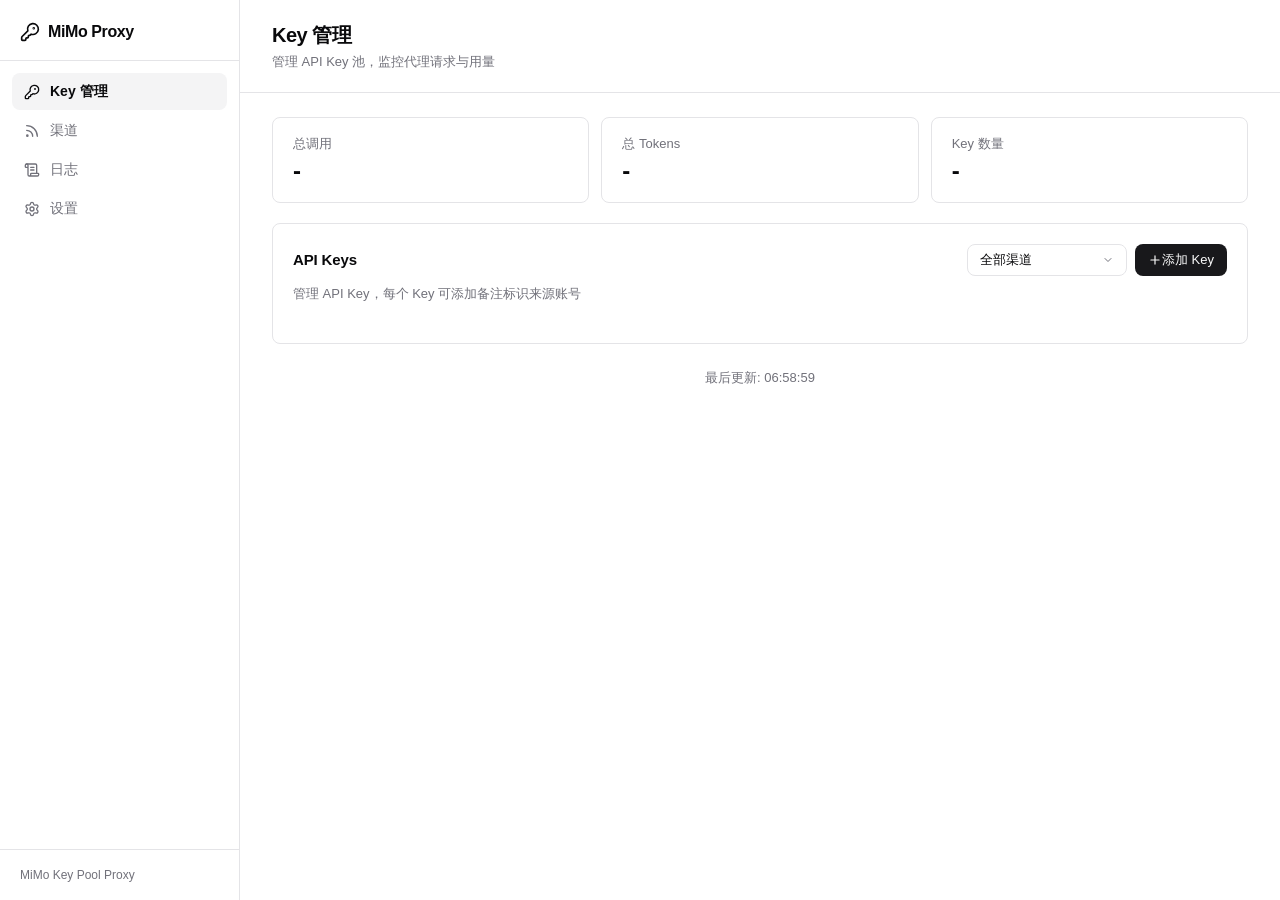
==== commit d0aa80d9: "feat: major UI & architecture overhaul - Sidebar layout with Key管理/渠道/日志/设置 pages - Multi-channel su" ====
--- a/internal/keypool/index.html
+++ b/internal/keypool/index.html
@@ -290,6 +290,29 @@
         .result-error-banner .result-icon { color: hsl(0 84.2% 60.2%); }
         .result-success-banner span { font-weight: 600; font-size: 0.875rem; color: hsl(142 76% 30%); }
 
+        /* ===== Tooltip ===== */
+        [data-tip] { position: relative; }
+        [data-tip]::after {
+            content: attr(data-tip);
+            position: absolute;
+            bottom: calc(100% + 6px);
+            left: 50%;
+            transform: translateX(-50%);
+            padding: 4px 8px;
+            font-size: 0.6875rem;
+            font-weight: 500;
+            white-space: nowrap;
+            background: hsl(var(--foreground));
+            color: hsl(var(--background));
+            border-radius: var(--radius);
+            opacity: 0;
+            visibility: hidden;
+            transition: opacity 0.15s, visibility 0.15s;
+            pointer-events: none;
+            z-index: 10;
+        }
+        [data-tip]:hover::after { opacity: 1; visibility: visible; }
+
         /* ===== Pagination ===== */
         .pagination {
             display: flex;
@@ -357,6 +380,10 @@
                 <svg xmlns="http://www.w3.org/2000/svg" width="16" height="16" viewBox="0 0 24 24"><g fill="none" stroke="currentColor" stroke-linecap="round" stroke-linejoin="round" stroke-width="2"><path d="M2.586 17.414A2 2 0 0 0 2 18.828V21a1 1 0 0 0 1 1h3a1 1 0 0 0 1-1v-1a1 1 0 0 1 1-1h1a1 1 0 0 0 1-1v-1a1 1 0 0 1 1-1h.172a2 2 0 0 0 1.414-.586l.814-.814a6.5 6.5 0 1 0-4-4z"/><circle cx="16.5" cy="7.5" r=".5"/></g></svg>
                 Key 管理
             </a>
+            <a class="nav-item" data-page="channels" onclick="switchPage('channels')">
+                <svg xmlns="http://www.w3.org/2000/svg" width="16" height="16" viewBox="0 0 24 24"><g fill="none" stroke="currentColor" stroke-linecap="round" stroke-linejoin="round" stroke-width="2"><path d="M4 11a9 9 0 0 1 9 9"/><path d="M4 4a16 16 0 0 1 16 16"/><circle cx="5" cy="19" r="1"/></g></svg>
+                渠道
+            </a>
             <a class="nav-item" data-page="logs" onclick="switchPage('logs')">
                 <svg xmlns="http://www.w3.org/2000/svg" width="16" height="16" viewBox="0 0 24 24"><g fill="none" stroke="currentColor" stroke-linecap="round" stroke-linejoin="round" stroke-width="2"><path d="M15 12h-5m5-4h-5m9 9V5a2 2 0 0 0-2-2H4"/><path d="M8 21h12a2 2 0 0 0 2-2v-1a1 1 0 0 0-1-1H11a1 1 0 0 0-1 1v1a2 2 0 1 1-4 0V5a2 2 0 1 0-4 0v2a1 1 0 0 0 1 1h3"/></g></svg>
                 日志
@@ -398,10 +425,15 @@
                     <div class="card-header">
                         <div style="display:flex;justify-content:space-between;align-items:center;">
                             <div class="card-title">API Keys</div>
-                            <button class="btn btn-primary btn-sm" onclick="openAddKeyModal()">
-                                <svg xmlns="http://www.w3.org/2000/svg" width="14" height="14" viewBox="0 0 24 24"><path fill="none" stroke="currentColor" stroke-linecap="round" stroke-linejoin="round" stroke-width="2" d="M5 12h14m-7-7v14"/></svg>
-                                添加 Key
-                            </button>
+                            <div style="display:flex;gap:0.5rem;align-items:center;">
+                                <select id="channelFilter" style="width:10rem;height:2rem;font-size:0.8125rem;" onchange="fetchKeys()">
+                                    <option value="0">全部渠道</option>
+                                </select>
+                                <button class="btn btn-primary btn-sm" onclick="openAddKeyModal()">
+                                    <svg xmlns="http://www.w3.org/2000/svg" width="14" height="14" viewBox="0 0 24 24"><path fill="none" stroke="currentColor" stroke-linecap="round" stroke-linejoin="round" stroke-width="2" d="M5 12h14m-7-7v14"/></svg>
+                                    添加 Key
+                                </button>
+                            </div>
                         </div>
                         <div class="card-description" style="margin-top:0.5rem;">管理 API Key，每个 Key 可添加备注标识来源账号</div>
                     </div>
@@ -411,6 +443,25 @@
                 </div>
 
                 <div style="margin-top:1.5rem;text-align:center;font-size:0.8125rem;color:hsl(var(--muted-foreground));" id="refreshTime"></div>
+            </div>
+        </div>
+
+        <!-- === Channels Page === -->
+        <div class="page" id="page-channels">
+            <div class="main-header">
+                <div style="display:flex;justify-content:space-between;align-items:center;">
+                    <div>
+                        <h1>渠道管理</h1>
+                        <p>管理上游 API 渠道，每个渠道可设置独立的 Base URL 和路由前缀</p>
+                    </div>
+                    <button class="btn btn-primary btn-sm" onclick="openAddChannelModal()">
+                        <svg xmlns="http://www.w3.org/2000/svg" width="14" height="14" viewBox="0 0 24 24"><path fill="none" stroke="currentColor" stroke-linecap="round" stroke-linejoin="round" stroke-width="2" d="M5 12h14m-7-7v14"/></svg>
+                        添加渠道
+                    </button>
+                </div>
+            </div>
+            <div class="main-body">
+                <div id="channelsGrid"></div>
             </div>
         </div>
 
@@ -418,30 +469,10 @@
         <div class="page" id="page-settings">
             <div class="main-header">
                 <h1>设置</h1>
-                <p>配置代理目标地址等参数</p>
+                <p>健康检查与代理 Key 管理</p>
             </div>
             <div class="main-body">
                 <div class="card">
-                    <div class="card-header">
-                        <div class="card-title">代理配置</div>
-                        <div class="card-description">设置上游 API 的 Base URL，保存后立即生效</div>
-                    </div>
-                    <div class="card-content">
-                        <div class="settings-group">
-                            <div class="field-group">
-                                <label for="settingBaseUrl">Base URL</label>
-                                <input type="text" id="settingBaseUrl" placeholder="https://api.xiaomimimo.com">
-                                <div class="field-hint">Chat Completions 端点将自动拼接为 <code>{base_url}/v1/chat/completions</code></div>
-                            </div>
-                            <div class="field-actions">
-                                <button class="btn btn-primary" onclick="saveSettings()">保存</button>
-                                <span class="status-msg" id="settingsStatus"></span>
-                            </div>
-                        </div>
-                    </div>
-                </div>
-
-                <div class="card" style="margin-top:1.25rem;">
                     <div class="card-header">
                         <div class="card-title">健康检查</div>
                         <div class="card-description">测试所有启用的 Key，连续失败指定次数后自动禁用</div>
@@ -468,7 +499,7 @@
                     <div class="card-header">
                         <div style="display:flex;justify-content:space-between;align-items:center;">
                             <div class="card-title">代理 Key（sk-xxx）</div>
-                            <button class="btn btn-primary btn-sm" onclick="generateProxyKey()">
+                            <button class="btn btn-primary btn-sm" onclick="openGenProxyKeyModal()">
                                 <svg xmlns="http://www.w3.org/2000/svg" width="14" height="14" viewBox="0 0 24 24"><path fill="none" stroke="currentColor" stroke-linecap="round" stroke-linejoin="round" stroke-width="2" d="M5 12h14m-7-7v14"/></svg>
                                 生成
                             </button>
@@ -516,6 +547,10 @@
             </div>
             <div class="modal-body">
                 <div class="field-group">
+                    <label for="addKeyChannel">渠道</label>
+                    <select id="addKeyChannel" style="width:100%;"></select>
+                </div>
+                <div class="field-group" style="margin-top:1rem;">
                     <label for="addKeyInput">API Key</label>
                     <input type="text" id="addKeyInput" placeholder="sk-..." style="width:100%;">
                 </div>
@@ -527,6 +562,38 @@
                 <div style="margin-top:1.25rem;display:flex;gap:0.5rem;">
                     <button class="btn btn-outline" onclick="closeAddKeyModal()" style="flex:1;">取消</button>
                     <button class="btn btn-primary" onclick="submitAddKey()" style="flex:1;">添加</button>
+                </div>
+            </div>
+        </div>
+    </div>
+
+    <!-- ===== Add Channel Modal ===== -->
+    <div class="modal-overlay" id="addChannelModal">
+        <div class="modal" onclick="event.stopPropagation()">
+            <div class="modal-header">
+                <div class="modal-title">添加渠道</div>
+                <button class="modal-close" onclick="closeAddChannelModal()" aria-label="关闭">
+                    <svg xmlns="http://www.w3.org/2000/svg" width="16" height="16" viewBox="0 0 24 24"><path fill="none" stroke="currentColor" stroke-linecap="round" stroke-linejoin="round" stroke-width="2" d="M18 6L6 18M6 6l12 12"/></svg>
+                </button>
+            </div>
+            <div class="modal-body">
+                <input type="hidden" id="chEditId">
+                <div class="field-group">
+                    <label>渠道名称</label>
+                    <input type="text" id="chName" placeholder="例如：MiMo 主力" style="width:100%;">
+                </div>
+                <div class="field-group" style="margin-top:1rem;">
+                    <label>路由前缀 <span style="color:hsl(0 84.2% 60.2%)">*</span></label>
+                    <input type="text" id="chPrefix" placeholder="例如：mimo" style="width:100%;" required>
+                    <div class="field-hint">必填。客户端通过 <code>/c/{前缀}/v1/chat/completions</code> 访问此渠道</div>
+                </div>
+                <div class="field-group" style="margin-top:1rem;">
+                    <label>Base URL</label>
+                    <input type="text" id="chBaseURL" placeholder="https://api.xiaomimimo.com/v1/chat/completions" style="width:100%;">
+                </div>
+                <div style="margin-top:1.25rem;display:flex;gap:0.5rem;">
+                    <button class="btn btn-outline" onclick="closeAddChannelModal()" style="flex:1;">取消</button>
+                    <button class="btn btn-primary" onclick="submitAddChannel()" style="flex:1;">添加</button>
                 </div>
             </div>
         </div>
@@ -542,6 +609,30 @@
                 </button>
             </div>
             <div class="modal-body" id="logDetailBody" style="max-height:70vh;overflow-y:auto;"></div>
+        </div>
+    </div>
+
+    <!-- ===== Generate Proxy Key Modal ===== -->
+    <div class="modal-overlay" id="genProxyKeyModal">
+        <div class="modal" style="max-width:24rem;" onclick="event.stopPropagation()">
+            <div class="modal-header">
+                <div class="modal-title">生成代理 Key</div>
+                <button class="modal-close" onclick="closeGenProxyKeyModal()" aria-label="关闭">
+                    <svg xmlns="http://www.w3.org/2000/svg" width="16" height="16" viewBox="0 0 24 24"><path fill="none" stroke="currentColor" stroke-linecap="round" stroke-linejoin="round" stroke-width="2" d="M18 6L6 18M6 6l12 12"/></svg>
+                </button>
+            </div>
+            <div class="modal-body">
+                <div class="field-group">
+                    <label>备注</label>
+                    <input type="text" id="genProxyKeyNote" placeholder="例如：张三的项目" style="width:100%;">
+                    <div class="field-hint">标识此 Key 的用途，方便管理</div>
+                </div>
+                <div id="genProxyKeyResult" style="margin-top:0.75rem;"></div>
+                <div style="margin-top:1.25rem;display:flex;gap:0.5rem;">
+                    <button class="btn btn-outline" onclick="closeGenProxyKeyModal()" style="flex:1;">关闭</button>
+                    <button class="btn btn-primary" id="genProxyKeySubmit" onclick="submitGenProxyKey()" style="flex:1;">生成</button>
+                </div>
+            </div>
         </div>
     </div>
 
@@ -567,6 +658,9 @@
             logo:       '<svg xmlns="http://www.w3.org/2000/svg" width="20" height="20" viewBox="0 0 24 24"><g fill="none" stroke="currentColor" stroke-linecap="round" stroke-linejoin="round" stroke-width="2"><path d="M2.586 17.414A2 2 0 0 0 2 18.828V21a1 1 0 0 0 1 1h3a1 1 0 0 0 1-1v-1a1 1 0 0 1 1-1h1a1 1 0 0 0 1-1v-1a1 1 0 0 1 1-1h.172a2 2 0 0 0 1.414-.586l.814-.814a6.5 6.5 0 1 0-4-4z"/><circle cx="16.5" cy="7.5" r=".5"/></g></svg>',
             toggleOn:   '<svg xmlns="http://www.w3.org/2000/svg" width="14" height="14" viewBox="0 0 24 24"><g fill="none" stroke="currentColor" stroke-linecap="round" stroke-linejoin="round" stroke-width="2"><circle cx="15" cy="12" r="3"/><rect width="20" height="14" x="2" y="5" rx="7"/></g></svg>',
             toggleOff:  '<svg xmlns="http://www.w3.org/2000/svg" width="14" height="14" viewBox="0 0 24 24"><g fill="none" stroke="currentColor" stroke-linecap="round" stroke-linejoin="round" stroke-width="2"><circle cx="9" cy="12" r="3"/><rect width="20" height="14" x="2" y="5" rx="7"/></g></svg>',
+            pencil:     '<svg xmlns="http://www.w3.org/2000/svg" width="14" height="14" viewBox="0 0 24 24"><path fill="none" stroke="currentColor" stroke-linecap="round" stroke-linejoin="round" stroke-width="2" d="M21.174 6.812a1 1 0 0 0-3.986-3.987L3.842 16.174a2 2 0 0 0-.5.83l-1.321 4.352a.5.5 0 0 0 .623.622l4.353-1.32a2 2 0 0 0 .83-.497zM15 5l4 4"/></svg>',
+            star:       '<svg xmlns="http://www.w3.org/2000/svg" width="14" height="14" viewBox="0 0 24 24"><path fill="none" stroke="currentColor" stroke-linecap="round" stroke-linejoin="round" stroke-width="2" d="M11.525 2.295a.53.53 0 0 1 .95 0l2.31 4.679c.19.383.595.634 1.035.674l5.098.521a.53.53 0 0 1 .304.932l-3.834 3.33a1.31 1.31 0 0 0-.418 1.264l1.06 4.966a.53.53 0 0 1-.793.573L12.44 17.2a1.31 1.31 0 0 0-1.324 0L5.686 20.55a.53.53 0 0 1-.793-.573l1.06-4.966a1.31 1.31 0 0 0-.418-1.264l-3.834-3.33a.53.53 0 0 1 .304-.932l5.098-.521a1.31 1.31 0 0 0 1.035-.674z"/></svg>',
+            trash:      '<svg xmlns="http://www.w3.org/2000/svg" width="14" height="14" viewBox="0 0 24 24"><path fill="none" stroke="currentColor" stroke-linecap="round" stroke-linejoin="round" stroke-width="2" d="M10 11v6m4-6v6m5-11v14a2 2 0 0 1-2 2H7a2 2 0 0 1-2-2V6M3 6h18M8 6V4a2 2 0 0 1 2-2h4a2 2 0 0 1 2 2v2"/></svg>',
         };
 
         /* ========== Page Navigation ========== */
@@ -579,8 +673,10 @@
             if (page) page.classList.add('active');
             if (nav) nav.classList.add('active');
 
-            // Lazy-load settings when switching to settings page
-            if (name === 'settings') { loadSettings(); loadProxyKeys(); }
+            // Lazy-load when switching pages
+            if (name === 'settings') { loadProxyKeys(); }
+            if (name === 'channels') { loadChannels(); }
+            if (name === 'keys') { loadChannels().then(() => fetchKeys()); }
 
             // Auto-refresh logs when on logs page
             if (name === 'logs') { logsPage = 1; startLogsRefresh(); } else { stopLogsRefresh(); }
@@ -630,8 +726,8 @@
                     ? `<span class="badge badge-success"><span class="badge-dot"></span>启用</span>`
                     : `<span class="badge badge-warning"><span class="badge-dot"></span>禁用</span>`;
                 const toggle = k.enabled
-                    ? `<button class="btn btn-sm btn-warning-outline" onclick="toggleKey('${k.key}', ${k.enabled})">禁用</button>`
-                    : `<button class="btn btn-sm btn-success-outline" onclick="toggleKey('${k.key}', ${k.enabled})">启用</button>`;
+                    ? `<button class="btn btn-sm btn-ghost" data-tip="禁用" onclick="toggleKey('${k.key}', ${k.enabled})">${ICO.toggleOn}</button>`
+                    : `<button class="btn btn-sm btn-ghost" data-tip="启用" onclick="toggleKey('${k.key}', ${k.enabled})">${ICO.toggleOff}</button>`;
                 const noteDisplay = k.note
                     ? `<span class="td-note" title="${k.note}">${k.note}</span>`
                     : `<span class="td-note-empty" onclick="editNote('${k.key}','')">点击添加备注</span>`;
@@ -643,9 +739,9 @@
                     <td class="td-usage" style="font-weight:600;">${k.total_tokens.toLocaleString()}</td>
                     <td class="td-date">${formatDate(k.created_at)}</td>
                     <td class="td-actions"><div class="btn-group">
-                        <button class="btn btn-sm btn-outline" onclick="openTestModal('${k.key}')">测试</button>
+                        <button class="btn btn-sm btn-ghost" data-tip="测试" onclick="openTestModal('${k.key}', ${k.channel_id})">${ICO.play}</button>
                         ${toggle}
-                        <button class="btn btn-sm btn-destructive-ghost" onclick="removeKey('${k.key}')">删除</button>
+                        <button class="btn btn-sm btn-ghost" data-tip="删除" style="color:hsl(var(--destructive))" onclick="removeKey('${k.key}')">${ICO.trash}</button>
                     </div></td>
                 </tr>`;
             }
@@ -656,9 +752,10 @@
 
         async function fetchKeys() {
             try {
-                const res = await fetch(API_BASE + '/keys');
+                const channelID = document.getElementById('channelFilter')?.value || '0';
+                const res = await fetch(API_BASE + '/keys?channel=' + channelID);
                 const data = await res.json();
-                document.getElementById('keysGrid').innerHTML = renderKeysTable(data.keys);
+                document.getElementById('keysGrid').innerHTML = renderKeysTable(data.keys || []);
             } catch (e) { console.error('fetchKeys:', e); }
         }
 
@@ -667,6 +764,11 @@
         function openAddKeyModal() {
             document.getElementById('addKeyInput').value = '';
             document.getElementById('addKeyNote').value = '';
+            // Populate channel selector
+            const sel = document.getElementById('addKeyChannel');
+            sel.innerHTML = allChannels.map(c => `<option value="${c.id}">${c.name || c.prefix || '渠道'+c.id}</option>`).join('');
+            const filterVal = document.getElementById('channelFilter')?.value;
+            if (filterVal && filterVal !== '0') sel.value = filterVal;
             document.getElementById('addKeyModal').classList.add('open');
             setTimeout(() => document.getElementById('addKeyInput').focus(), 100);
         }
@@ -680,12 +782,13 @@
         async function submitAddKey() {
             const key = document.getElementById('addKeyInput').value.trim();
             const note = document.getElementById('addKeyNote').value.trim();
+            const channel_id = parseInt(document.getElementById('addKeyChannel').value) || 0;
             if (!key) { document.getElementById('addKeyInput').focus(); return; }
             try {
                 const res = await fetch(API_BASE + '/keys', {
                     method: 'POST',
                     headers: {'Content-Type':'application/json'},
-                    body: JSON.stringify({action:'add', key, note})
+                    body: JSON.stringify({action:'add', key, note, channel_id})
                 });
                 if (res.ok) {
                     closeAddKeyModal();
@@ -727,44 +830,6 @@
 
         /* ========== Settings Page ========== */
 
-        async function loadSettings() {
-            try {
-                const res = await fetch(API_BASE + '/settings');
-                const data = await res.json();
-                document.getElementById('settingBaseUrl').value = data.base_url || '';
-            } catch (e) { console.error('loadSettings:', e); }
-        }
-
-        async function saveSettings() {
-            const baseUrl = document.getElementById('settingBaseUrl').value.trim();
-            const status = document.getElementById('settingsStatus');
-            if (!baseUrl) {
-                status.textContent = '请输入 Base URL';
-                status.className = 'status-msg show error';
-                setTimeout(() => { status.className = 'status-msg'; }, 2500);
-                return;
-            }
-            try {
-                const res = await fetch(API_BASE + '/settings', {
-                    method: 'POST',
-                    headers: {'Content-Type':'application/json'},
-                    body: JSON.stringify({base_url: baseUrl})
-                });
-                if (res.ok) {
-                    status.textContent = '✓ 已保存';
-                    status.className = 'status-msg show';
-                    setTimeout(() => { status.className = 'status-msg'; }, 2500);
-                } else {
-                    status.textContent = '保存失败';
-                    status.className = 'status-msg show error';
-                    setTimeout(() => { status.className = 'status-msg'; }, 2500);
-                }
-            } catch (e) {
-                status.textContent = '保存失败: ' + e.message;
-                status.className = 'status-msg show error';
-                setTimeout(() => { status.className = 'status-msg'; }, 3000);
-            }
-        }
 
         /* ========== Proxy Keys ========== */
 
@@ -789,17 +854,17 @@
                     ? '<span class="badge badge-success"><span class="badge-dot"></span>启用</span>'
                     : '<span class="badge badge-warning"><span class="badge-dot"></span>禁用</span>';
                 const toggle = k.enabled
-                    ? `<button class="btn btn-sm btn-warning-outline" onclick="toggleProxyKey('${k.key}', false)">禁用</button>`
-                    : `<button class="btn btn-sm btn-success-outline" onclick="toggleProxyKey('${k.key}', true)">启用</button>`;
+                    ? `<button class="btn btn-sm btn-ghost" data-tip="禁用" onclick="toggleProxyKey('${k.key}', false)">${ICO.toggleOn}</button>`
+                    : `<button class="btn btn-sm btn-ghost" data-tip="启用" onclick="toggleProxyKey('${k.key}', true)">${ICO.toggleOff}</button>`;
                 rows += `<tr>
                     <td class="td-key" title="${k.key}" style="max-width:320px;">${k.key}</td>
                     <td>${k.note || '-'}</td>
                     <td>${badge}</td>
                     <td class="td-date">${formatDate(k.created_at)}</td>
                     <td class="td-actions"><div class="btn-group">
-                        <button class="btn btn-sm btn-outline" onclick="copyKey('${k.key}')">复制</button>
+                        <button class="btn btn-sm btn-ghost" data-tip="复制" onclick="copyKey('${k.key}')">${ICO.copy}</button>
                         ${toggle}
-                        <button class="btn btn-sm btn-destructive-ghost" onclick="removeProxyKey('${k.key}')">删除</button>
+                        <button class="btn btn-sm btn-ghost" data-tip="删除" style="color:hsl(var(--destructive))" onclick="removeProxyKey('${k.key}')">${ICO.trash}</button>
                     </div></td>
                 </tr>`;
             }
@@ -808,9 +873,20 @@
             </tr></thead><tbody>${rows}</tbody></table></div>`;
         }
 
-        async function generateProxyKey() {
-            const note = prompt('备注（可选）：', '');
-            if (note === null) return;
+        function openGenProxyKeyModal() {
+            document.getElementById('genProxyKeyNote').value = '';
+            document.getElementById('genProxyKeyResult').innerHTML = '';
+            document.getElementById('genProxyKeySubmit').style.display = '';
+            document.getElementById('genProxyKeyModal').classList.add('open');
+            setTimeout(() => document.getElementById('genProxyKeyNote').focus(), 100);
+        }
+        function closeGenProxyKeyModal() {
+            document.getElementById('genProxyKeyModal').classList.remove('open');
+        }
+        document.getElementById('genProxyKeyModal').addEventListener('click', function(e) { if (e.target === this) closeGenProxyKeyModal(); });
+
+        async function submitGenProxyKey() {
+            const note = document.getElementById('genProxyKeyNote').value.trim();
             try {
                 const res = await fetch(API_BASE + '/proxy-keys', {
                     method: 'POST',
@@ -820,9 +896,16 @@
                 const data = await res.json();
                 if (data.key) {
                     await loadProxyKeys();
-                    showToast('已生成：' + data.key);
-                    // Copy to clipboard
-                    try { await navigator.clipboard.writeText(data.key); showToast('已复制到剪贴板'); } catch(_){}
+                    document.getElementById('genProxyKeySubmit').style.display = 'none';
+                    document.getElementById('genProxyKeyResult').innerHTML = `
+                        <div class="result-success-banner">${ICO.check}<span>已生成</span></div>
+                        <div style="margin-bottom:0.5rem;">
+                            <label style="font-size:0.8125rem;font-weight:500;margin-bottom:0.25rem;display:block;">Key</label>
+                            <div style="display:flex;gap:0.5rem;align-items:center;">
+                                <code style="flex:1;font-size:0.8125rem;background:hsl(var(--muted));padding:0.5rem 0.75rem;border-radius:var(--radius);word-break:break-all;">${data.key}</code>
+                                <button class="btn btn-sm btn-primary" onclick="navigator.clipboard.writeText('${data.key}').then(()=>showToast('已复制'))">复制</button>
+                            </div>
+                        </div>`;
                 }
             } catch (e) { alert('生成失败: ' + e); }
         }
@@ -976,6 +1059,137 @@
             return esc(str);
         }
 
+        /* ========== Channels ========== */
+
+        let allChannels = [];
+
+        async function loadChannels() {
+            try {
+                const res = await fetch(API_BASE + '/channels');
+                const data = await res.json();
+                allChannels = data.channels || [];
+                renderChannels(allChannels);
+                // Populate channel filter dropdown
+                const filter = document.getElementById('channelFilter');
+                if (filter) {
+                    const val = filter.value;
+                    filter.innerHTML = '<option value="0">全部渠道</option>' +
+                        allChannels.map(c => `<option value="${c.id}">${c.name || c.prefix || '渠道'+c.id}</option>`).join('');
+                    filter.value = val || '0';
+                }
+            } catch (e) { console.error('loadChannels:', e); }
+        }
+
+        function renderChannels(channels) {
+            const grid = document.getElementById('channelsGrid');
+            if (!channels || channels.length === 0) {
+                grid.innerHTML = '<div class="empty-state"><p>暂无渠道</p><p class="empty-hint">添加渠道以配置上游 API</p></div>';
+                return;
+            }
+            let rows = '';
+            for (const c of channels) {
+                const badge = c.is_default
+                    ? '<span class="badge badge-success"><span class="badge-dot"></span>默认</span>'
+                    : (c.enabled ? '<span class="badge badge-success" style="opacity:0.5">启用</span>' : '<span class="badge badge-warning"><span class="badge-dot"></span>禁用</span>');
+                const toggle = c.enabled
+                    ? `<button class="btn btn-sm btn-ghost" data-tip="禁用" onclick="toggleChannel(${c.id}, false)">${ICO.toggleOn}</button>`
+                    : `<button class="btn btn-sm btn-ghost" data-tip="启用" onclick="toggleChannel(${c.id}, true)">${ICO.toggleOff}</button>`;
+                const defaultBtn = c.is_default ? '' : `<button class="btn btn-sm btn-ghost" data-tip="设为默认" onclick="setDefaultChannel(${c.id})">${ICO.star}</button>`;
+                const proxyUrl = location.origin + '/c/' + c.prefix + '/v1';
+                rows += `<tr>
+                    <td style="font-weight:500;">${c.name || '-'}</td>
+                    <td style="font-family:monospace;font-size:0.8125rem;"><code>/c/${c.prefix}</code></td>
+                    <td class="td-key" title="${c.base_url}" style="max-width:260px;">${c.base_url}</td>
+                    <td style="font-family:monospace;font-size:0.8125rem;max-width:220px;overflow:hidden;text-overflow:ellipsis;white-space:nowrap;" title="${proxyUrl}">${proxyUrl}</td>
+                    <td>${badge}</td>
+                    <td class="td-actions"><div class="btn-group">
+                        <button class="btn btn-sm btn-ghost" data-tip="复制代理URL" onclick="copyProxyUrl('${proxyUrl}')">${ICO.copy}</button>
+                        <button class="btn btn-sm btn-ghost" data-tip="编辑" onclick='openEditChannelModal(${JSON.stringify(c).replace(/'/g,"&#39;")})'>${ICO.pencil}</button>
+                        ${defaultBtn}
+                        ${toggle}
+                        <button class="btn btn-sm btn-ghost" data-tip="删除" style="color:hsl(var(--destructive))" onclick="removeChannel(${c.id})">${ICO.trash}</button>
+                    </div></td>
+                </tr>`;
+            }
+            grid.innerHTML = `<div class="table-wrapper"><table><thead><tr>
+                <th>名称</th><th>前缀</th><th>上游 URL</th><th>代理 URL</th><th>状态</th><th style="text-align:right">操作</th>
+            </tr></thead><tbody>${rows}</tbody></table></div>`;
+        }
+
+        function copyProxyUrl(url) {
+            navigator.clipboard.writeText(url).then(() => showToast('已复制: ' + url));
+        }
+
+        async function setDefaultChannel(id) {
+            await fetch(API_BASE + '/channels', {
+                method: 'POST', headers: {'Content-Type':'application/json'},
+                body: JSON.stringify({action:'set-default', id})
+            });
+            await loadChannels();
+            showToast('已设为默认渠道');
+        }
+
+        function openAddChannelModal() {
+            document.getElementById('chName').value = '';
+            document.getElementById('chPrefix').value = '';
+            document.getElementById('chBaseURL').value = '';
+            document.getElementById('chEditId').value = '';
+            document.querySelector('#addChannelModal .modal-title').textContent = '添加渠道';
+            document.getElementById('addChannelModal').classList.add('open');
+        }
+
+        function openEditChannelModal(c) {
+            document.getElementById('chName').value = c.name || '';
+            document.getElementById('chPrefix').value = c.prefix || '';
+            document.getElementById('chBaseURL').value = c.base_url || '';
+            document.getElementById('chEditId').value = c.id;
+            document.querySelector('#addChannelModal .modal-title').textContent = '编辑渠道';
+            document.getElementById('addChannelModal').classList.add('open');
+        }
+
+        function closeAddChannelModal() {
+            document.getElementById('addChannelModal').classList.remove('open');
+        }
+        document.getElementById('addChannelModal').addEventListener('click', function(e) { if (e.target === this) closeAddChannelModal(); });
+
+        async function submitAddChannel() {
+            const name = document.getElementById('chName').value.trim();
+            const prefix = document.getElementById('chPrefix').value.trim();
+            const base_url = document.getElementById('chBaseURL').value.trim();
+            const editId = document.getElementById('chEditId').value;
+            if (!prefix) { document.getElementById('chPrefix').focus(); showToast('前缀不能为空', true); return; }
+            if (!base_url) { document.getElementById('chBaseURL').focus(); return; }
+            try {
+                const action = editId ? 'update' : 'add';
+                const body = {action, name, prefix, base_url};
+                if (editId) body.id = parseInt(editId);
+                await fetch(API_BASE + '/channels', {
+                    method: 'POST', headers: {'Content-Type':'application/json'},
+                    body: JSON.stringify(body)
+                });
+                closeAddChannelModal();
+                await loadChannels();
+                showToast(editId ? '渠道已更新' : '渠道已添加');
+            } catch (e) { alert('操作失败: ' + e); }
+        }
+
+        async function toggleChannel(id, enable) {
+            await fetch(API_BASE + '/channels', {
+                method: 'POST', headers: {'Content-Type':'application/json'},
+                body: JSON.stringify({action: enable ? 'enable' : 'disable', id})
+            });
+            await loadChannels();
+        }
+
+        async function removeChannel(id) {
+            if (!confirm('确定删除此渠道？')) return;
+            await fetch(API_BASE + '/channels', {
+                method: 'POST', headers: {'Content-Type':'application/json'},
+                body: JSON.stringify({action:'remove', id})
+            });
+            await loadChannels();
+        }
+
         /* ========== Health Check ========== */
 
         async function runHealthCheck() {
@@ -1044,7 +1258,8 @@
 
         /* ========== Test Key Modal ========== */
 
-        async function openTestModal(key) {
+        async function openTestModal(key, channelID) {
+            channelID = channelID || 0;
             const overlay = document.getElementById('testModal');
             document.getElementById('modalTitle').textContent = '测试 Key';
             document.getElementById('modalBody').innerHTML = `
@@ -1059,7 +1274,7 @@
             overlay.classList.add('open');
 
             try {
-                const res = await fetch(API_BASE + '/models?key=' + encodeURIComponent(key));
+                const res = await fetch(API_BASE + '/models?key=' + encodeURIComponent(key) + '&channel=' + channelID);
                 if (!res.ok) {
                     let msg = `获取模型失败 (HTTP ${res.status})`;
                     try { const e = await res.json(); if (e.error) msg = e.error.message || e.error; } catch(_){}
@@ -1081,7 +1296,7 @@
                         <label style="display:block;font-size:0.8125rem;font-weight:500;margin-bottom:0.375rem;">模型</label>
                         <select id="testModelSelect" style="width:100%;">${opts}</select>
                     </div>
-                    <button class="btn btn-primary btn-full" onclick="_runTest('${key}')">开始测试</button>`;
+                    <button class="btn btn-primary btn-full" onclick="_runTest('${key}', ${channelID})">开始测试</button>`;
             } catch (e) {
                 document.getElementById('modalBody').innerHTML = `
                     <div class="result-row" style="border:none;padding-bottom:0.75rem;">
@@ -1096,7 +1311,7 @@
                         <label style="display:block;font-size:0.8125rem;font-weight:500;margin-bottom:0.375rem;">模型（手动输入）</label>
                         <input type="text" id="testModelSelect" style="width:100%;" value="mimo-v2.5-pro" placeholder="输入模型名称">
                     </div>
-                    <button class="btn btn-primary btn-full" onclick="_runTest('${key}')">仍然测试</button>`;
+                    <button class="btn btn-primary btn-full" onclick="_runTest('${key}', ${channelID})">仍然测试</button>`;
             }
         }
 
@@ -1104,13 +1319,13 @@
         document.getElementById('testModal').addEventListener('click', closeTestModal);
         document.addEventListener('keydown', e => { if (e.key === 'Escape') closeTestModal(); });
 
-        async function _runTest(key) {
+        async function _runTest(key, channelID) {
             const model = document.getElementById('testModelSelect').value;
             const body = document.getElementById('modalBody');
             body.innerHTML = `<div class="loading"><div class="spinner"></div>正在测试 ${model} …</div>`;
             try {
                 const t0 = performance.now();
-                const res = await fetch(API_BASE + '/test-key', { method:'POST', headers:{'Content-Type':'application/json'}, body: JSON.stringify({key, model}) });
+                const res = await fetch(API_BASE + '/test-key', { method:'POST', headers:{'Content-Type':'application/json'}, body: JSON.stringify({key, model, channel_id: channelID||0}) });
                 if (!res.ok) {
                     let msg = `HTTP ${res.status}`;
                     try { const e = await res.json(); msg = e.error || e.message || msg; } catch(_){}
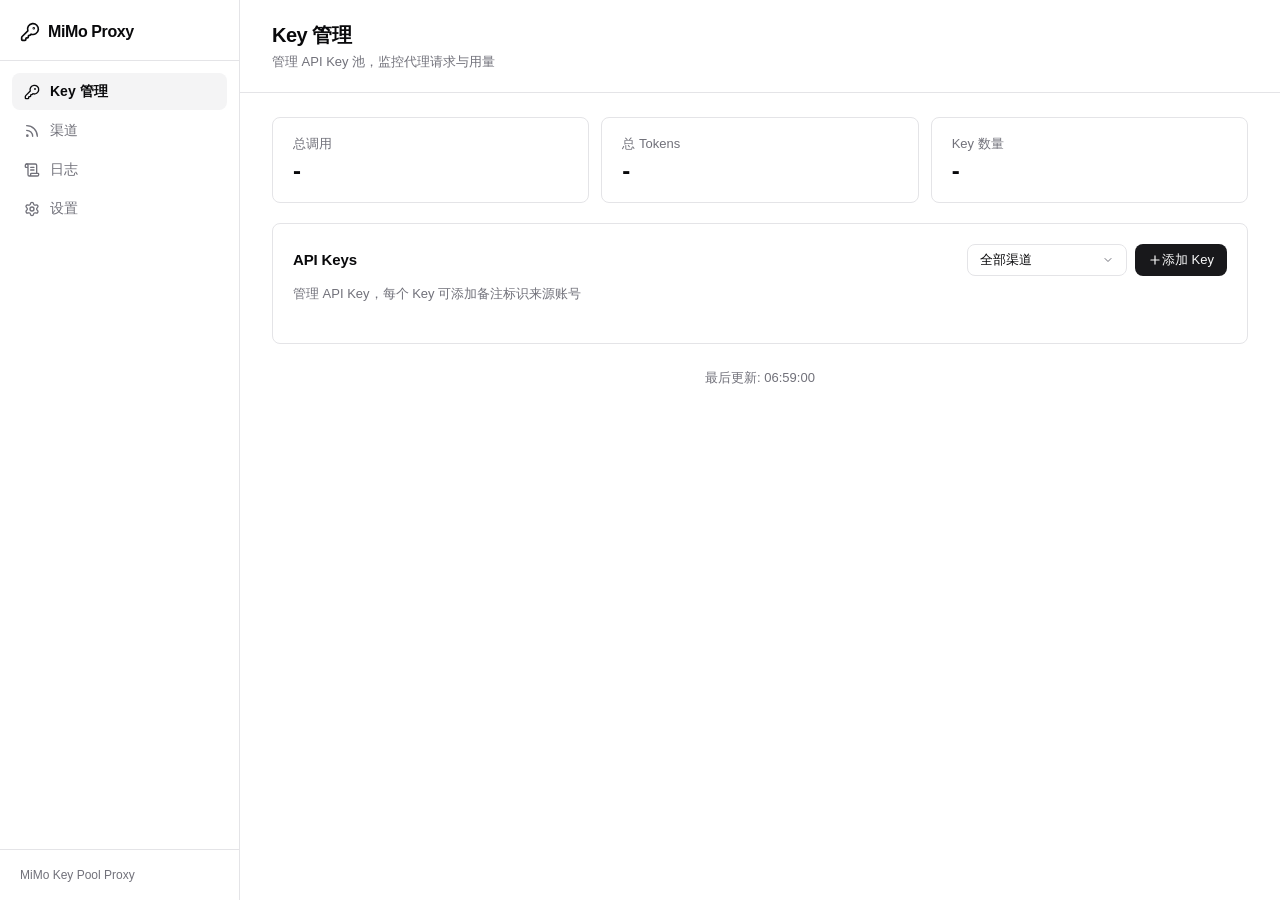
==== commit 27ee042c: "feat: model validation with default fallback & --port flag - Add default_model to api_keys, model se" ====
--- a/internal/keypool/index.html
+++ b/internal/keypool/index.html
@@ -559,6 +559,18 @@
                     <textarea id="addKeyNote" rows="3" placeholder="例如：张三的账号、测试环境…" style="width:100%;"></textarea>
                     <div class="field-hint">标识此 Key 的来源，方便管理</div>
                 </div>
+                <div class="field-group" style="margin-top:1rem;">
+                    <label>默认模型</label>
+                    <div style="display:flex;gap:0.5rem;">
+                        <select id="addKeyModel" style="flex:1;">
+                            <option value="">不指定（透传原始模型）</option>
+                        </select>
+                        <button class="btn btn-outline" id="refreshModelsBtn" onclick="fetchModelsForKey()" data-tip="刷新模型列表">
+                            <svg xmlns="http://www.w3.org/2000/svg" width="14" height="14" viewBox="0 0 24 24"><g fill="none" stroke="currentColor" stroke-linecap="round" stroke-linejoin="round" stroke-width="2"><path d="M3 12a9 9 0 0 1 9-9a9.75 9.75 0 0 1 6.74 2.74L21 8"/><path d="M21 3v5h-5m5 4a9 9 0 0 1-9 9a9.75 9.75 0 0 1-6.74-2.74L3 16"/><path d="M8 16H3v5"/></g></svg>
+                        </button>
+                    </div>
+                    <div class="field-hint">若请求的模型不在渠道列表中，自动替换为默认模型</div>
+                </div>
                 <div style="margin-top:1.25rem;display:flex;gap:0.5rem;">
                     <button class="btn btn-outline" onclick="closeAddKeyModal()" style="flex:1;">取消</button>
                     <button class="btn btn-primary" onclick="submitAddKey()" style="flex:1;">添加</button>
@@ -761,9 +773,41 @@
 
         /* ========== Add Key Modal ========== */
 
+        async function fetchModelsForKey() {
+            const channelID = document.getElementById('addKeyChannel').value;
+            const sel = document.getElementById('addKeyModel');
+            const btn = document.getElementById('refreshModelsBtn');
+            sel.innerHTML = '<option value="">加载中…</option>';
+            btn.disabled = true;
+            // Use first enabled key of this channel to fetch models
+            const channel = allChannels.find(c => c.id == channelID);
+            if (!channel) { sel.innerHTML = '<option value="">不指定（透传原始模型）</option>'; btn.disabled = false; return; }
+            try {
+                // Try fetching models using any available proxy key
+                const pkRes = await fetch(API_BASE + '/proxy-keys');
+                const pkData = await pkRes.json();
+                const proxyKeys = (pkData.keys || []).filter(k => k.enabled);
+                if (proxyKeys.length === 0) {
+                    sel.innerHTML = '<option value="">不指定（透传原始模型）</option>';
+                    btn.disabled = false;
+                    return;
+                }
+                const res = await fetch(API_BASE + '/models?key=' + encodeURIComponent(proxyKeys[0].key) + '&channel=' + channelID);
+                const data = await res.json();
+                let opts = '<option value="">不指定（透传原始模型）</option>';
+                if (data.data && data.data.length > 0) {
+                    for (const m of data.data) opts += `<option value="${m.id}">${m.id}</option>`;
+                }
+                sel.innerHTML = opts;
+            } catch (e) {
+                sel.innerHTML = '<option value="">不指定（透传原始模型）</option>';
+            }
+            btn.disabled = false;
+        }
         function openAddKeyModal() {
             document.getElementById('addKeyInput').value = '';
             document.getElementById('addKeyNote').value = '';
+            document.getElementById('addKeyModel').innerHTML = '<option value="">不指定（透传原始模型）</option>';
             // Populate channel selector
             const sel = document.getElementById('addKeyChannel');
             sel.innerHTML = allChannels.map(c => `<option value="${c.id}">${c.name || c.prefix || '渠道'+c.id}</option>`).join('');
@@ -771,6 +815,9 @@
             if (filterVal && filterVal !== '0') sel.value = filterVal;
             document.getElementById('addKeyModal').classList.add('open');
             setTimeout(() => document.getElementById('addKeyInput').focus(), 100);
+            // Auto-fetch models for selected channel
+            fetchModelsForKey();
+            document.getElementById('addKeyChannel').onchange = fetchModelsForKey;
         }
         function closeAddKeyModal() {
             document.getElementById('addKeyModal').classList.remove('open');
@@ -783,12 +830,13 @@
             const key = document.getElementById('addKeyInput').value.trim();
             const note = document.getElementById('addKeyNote').value.trim();
             const channel_id = parseInt(document.getElementById('addKeyChannel').value) || 0;
+            const default_model = document.getElementById('addKeyModel').value || '';
             if (!key) { document.getElementById('addKeyInput').focus(); return; }
             try {
                 const res = await fetch(API_BASE + '/keys', {
                     method: 'POST',
                     headers: {'Content-Type':'application/json'},
-                    body: JSON.stringify({action:'add', key, note, channel_id})
+                    body: JSON.stringify({action:'add', key, note, channel_id, default_model})
                 });
                 if (res.ok) {
                     closeAddKeyModal();
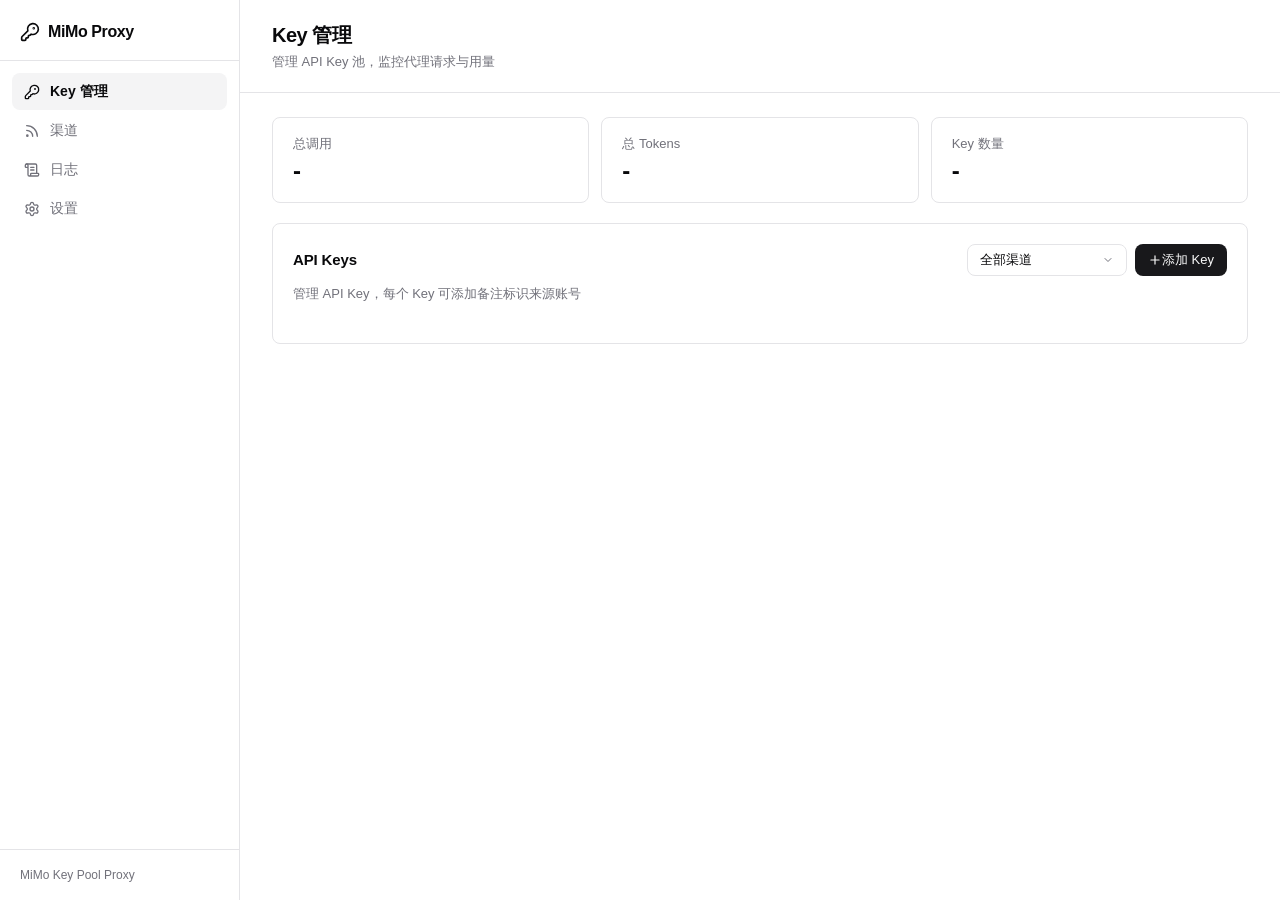
==== commit 4729eae4: "fix: /models uses upstream key from pool, fix channel list and model selector - /models no longer ne" ====
--- a/internal/keypool/index.html
+++ b/internal/keypool/index.html
@@ -779,20 +779,8 @@
             const btn = document.getElementById('refreshModelsBtn');
             sel.innerHTML = '<option value="">加载中…</option>';
             btn.disabled = true;
-            // Use first enabled key of this channel to fetch models
-            const channel = allChannels.find(c => c.id == channelID);
-            if (!channel) { sel.innerHTML = '<option value="">不指定（透传原始模型）</option>'; btn.disabled = false; return; }
-            try {
-                // Try fetching models using any available proxy key
-                const pkRes = await fetch(API_BASE + '/proxy-keys');
-                const pkData = await pkRes.json();
-                const proxyKeys = (pkData.keys || []).filter(k => k.enabled);
-                if (proxyKeys.length === 0) {
-                    sel.innerHTML = '<option value="">不指定（透传原始模型）</option>';
-                    btn.disabled = false;
-                    return;
-                }
-                const res = await fetch(API_BASE + '/models?key=' + encodeURIComponent(proxyKeys[0].key) + '&channel=' + channelID);
+            try {
+                const res = await fetch(API_BASE + '/models?channel=' + channelID);
                 const data = await res.json();
                 let opts = '<option value="">不指定（透传原始模型）</option>';
                 if (data.data && data.data.length > 0) {
@@ -804,10 +792,13 @@
             }
             btn.disabled = false;
         }
-        function openAddKeyModal() {
+        }
+        async function openAddKeyModal() {
             document.getElementById('addKeyInput').value = '';
             document.getElementById('addKeyNote').value = '';
             document.getElementById('addKeyModel').innerHTML = '<option value="">不指定（透传原始模型）</option>';
+            // Ensure channels are loaded
+            if (allChannels.length === 0) await loadChannels();
             // Populate channel selector
             const sel = document.getElementById('addKeyChannel');
             sel.innerHTML = allChannels.map(c => `<option value="${c.id}">${c.name || c.prefix || '渠道'+c.id}</option>`).join('');
@@ -815,9 +806,6 @@
             if (filterVal && filterVal !== '0') sel.value = filterVal;
             document.getElementById('addKeyModal').classList.add('open');
             setTimeout(() => document.getElementById('addKeyInput').focus(), 100);
-            // Auto-fetch models for selected channel
-            fetchModelsForKey();
-            document.getElementById('addKeyChannel').onchange = fetchModelsForKey;
         }
         function closeAddKeyModal() {
             document.getElementById('addKeyModal').classList.remove('open');
@@ -1322,7 +1310,7 @@
             overlay.classList.add('open');
 
             try {
-                const res = await fetch(API_BASE + '/models?key=' + encodeURIComponent(key) + '&channel=' + channelID);
+                const res = await fetch(API_BASE + '/models?channel=' + channelID);
                 if (!res.ok) {
                     let msg = `获取模型失败 (HTTP ${res.status})`;
                     try { const e = await res.json(); if (e.error) msg = e.error.message || e.error; } catch(_){}
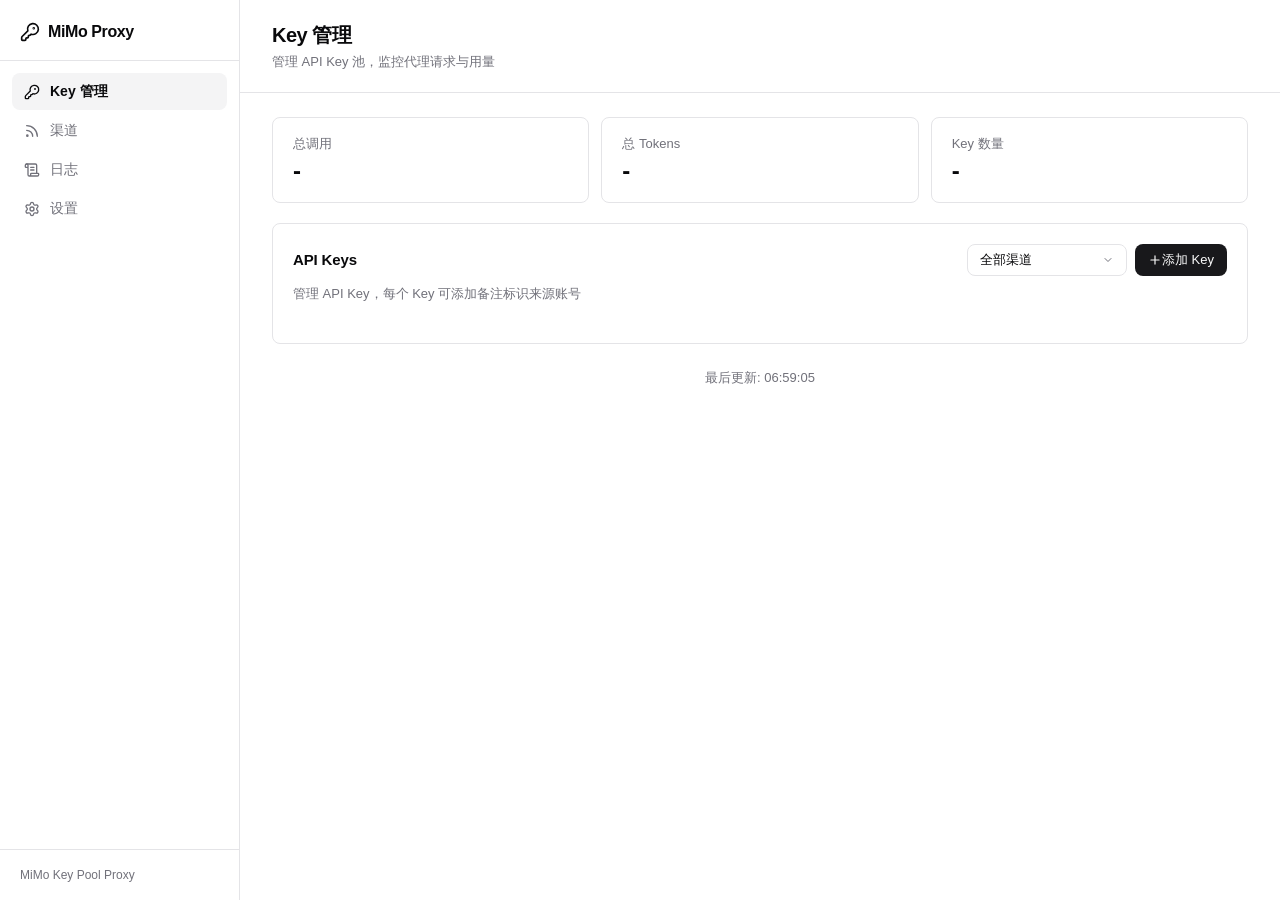
==== commit 07e4147a: "fix: remove duplicate closing brace in fetchModelsForKey" ====
--- a/internal/keypool/index.html
+++ b/internal/keypool/index.html
@@ -775,12 +775,14 @@
 
         async function fetchModelsForKey() {
             const channelID = document.getElementById('addKeyChannel').value;
+            const key = document.getElementById('addKeyInput').value.trim();
             const sel = document.getElementById('addKeyModel');
             const btn = document.getElementById('refreshModelsBtn');
+            if (!key) { showToast('请先输入 Key', true); return; }
             sel.innerHTML = '<option value="">加载中…</option>';
             btn.disabled = true;
             try {
-                const res = await fetch(API_BASE + '/models?channel=' + channelID);
+                const res = await fetch(API_BASE + '/models?channel=' + channelID + '&key=' + encodeURIComponent(key));
                 const data = await res.json();
                 let opts = '<option value="">不指定（透传原始模型）</option>';
                 if (data.data && data.data.length > 0) {
@@ -792,7 +794,7 @@
             }
             btn.disabled = false;
         }
-        }
+
         async function openAddKeyModal() {
             document.getElementById('addKeyInput').value = '';
             document.getElementById('addKeyNote').value = '';
@@ -1310,7 +1312,7 @@
             overlay.classList.add('open');
 
             try {
-                const res = await fetch(API_BASE + '/models?channel=' + channelID);
+                const res = await fetch(API_BASE + '/models?channel=' + channelID + '&key=' + encodeURIComponent(key));
                 if (!res.ok) {
                     let msg = `获取模型失败 (HTTP ${res.status})`;
                     try { const e = await res.json(); if (e.error) msg = e.error.message || e.error; } catch(_){}
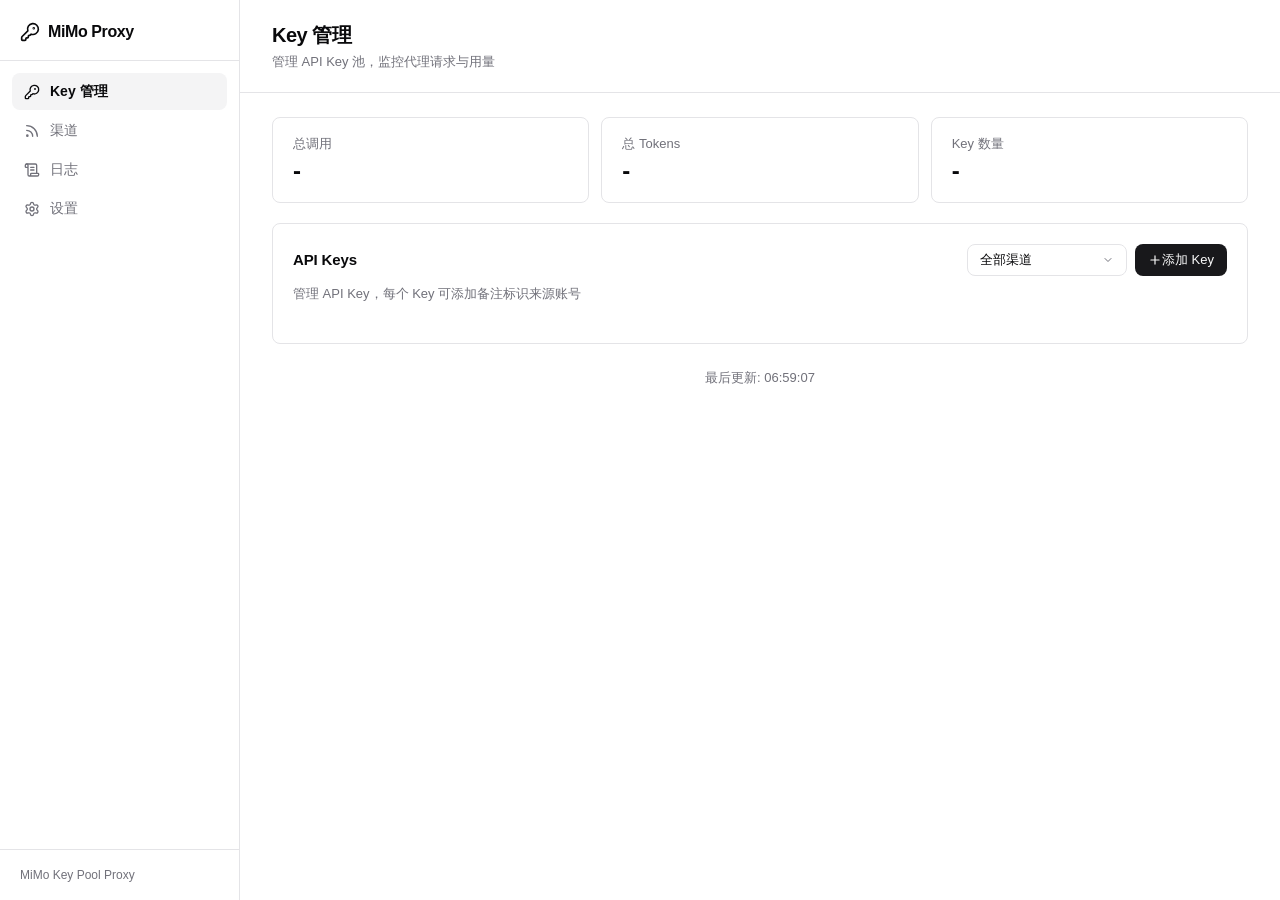
==== commit 40ed2227: "feat: add edit key modal with note and default_model editing" ====
--- a/internal/keypool/index.html
+++ b/internal/keypool/index.html
@@ -579,6 +579,43 @@
         </div>
     </div>
 
+    <!-- ===== Edit Key Modal ===== -->
+    <div class="modal-overlay" id="editKeyModal">
+        <div class="modal" style="max-width:28rem;" onclick="event.stopPropagation()">
+            <div class="modal-header">
+                <div class="modal-title">编辑 Key</div>
+                <button class="modal-close" onclick="closeEditKeyModal()" aria-label="关闭">
+                    <svg xmlns="http://www.w3.org/2000/svg" width="16" height="16" viewBox="0 0 24 24"><path fill="none" stroke="currentColor" stroke-linecap="round" stroke-linejoin="round" stroke-width="2" d="M18 6L6 18M6 6l12 12"/></svg>
+                </button>
+            </div>
+            <div class="modal-body">
+                <div class="field-group">
+                    <label>Key</label>
+                    <code id="editKeyDisplay" style="display:block;font-size:0.8125rem;background:hsl(var(--muted));padding:0.5rem 0.75rem;border-radius:var(--radius);word-break:break-all;"></code>
+                </div>
+                <div class="field-group" style="margin-top:1rem;">
+                    <label>备注</label>
+                    <textarea id="editKeyNote" rows="2" style="width:100%;"></textarea>
+                </div>
+                <div class="field-group" style="margin-top:1rem;">
+                    <label>默认模型</label>
+                    <div style="display:flex;gap:0.5rem;">
+                        <select id="editKeyModel" style="flex:1;">
+                            <option value="">不指定（透传原始模型）</option>
+                        </select>
+                        <button class="btn btn-outline" id="editRefreshModelsBtn" onclick="fetchModelsForEditKey()" data-tip="刷新模型列表">
+                            <svg xmlns="http://www.w3.org/2000/svg" width="14" height="14" viewBox="0 0 24 24"><g fill="none" stroke="currentColor" stroke-linecap="round" stroke-linejoin="round" stroke-width="2"><path d="M3 12a9 9 0 0 1 9-9a9.75 9.75 0 0 1 6.74 2.74L21 8"/><path d="M21 3v5h-5m5 4a9 9 0 0 1-9 9a9.75 9.75 0 0 1-6.74-2.74L3 16"/><path d="M8 16H3v5"/></g></svg>
+                        </button>
+                    </div>
+                </div>
+                <div style="margin-top:1.25rem;display:flex;gap:0.5rem;">
+                    <button class="btn btn-outline" onclick="closeEditKeyModal()" style="flex:1;">取消</button>
+                    <button class="btn btn-primary" onclick="submitEditKey()" style="flex:1;">保存</button>
+                </div>
+            </div>
+        </div>
+    </div>
+
     <!-- ===== Add Channel Modal ===== -->
     <div class="modal-overlay" id="addChannelModal">
         <div class="modal" onclick="event.stopPropagation()">
@@ -742,7 +779,7 @@
                     : `<button class="btn btn-sm btn-ghost" data-tip="启用" onclick="toggleKey('${k.key}', ${k.enabled})">${ICO.toggleOff}</button>`;
                 const noteDisplay = k.note
                     ? `<span class="td-note" title="${k.note}">${k.note}</span>`
-                    : `<span class="td-note-empty" onclick="editNote('${k.key}','')">点击添加备注</span>`;
+                    : `<span class="td-note-empty" onclick='openEditKeyModal(${JSON.stringify(k).replace(/'/g,"&#39;")})'>点击添加备注</span>`;
                 rows += `<tr>
                     <td class="td-key" title="${k.key}">${maskKey(k.key)}</td>
                     <td>${noteDisplay}</td>
@@ -752,6 +789,7 @@
                     <td class="td-date">${formatDate(k.created_at)}</td>
                     <td class="td-actions"><div class="btn-group">
                         <button class="btn btn-sm btn-ghost" data-tip="测试" onclick="openTestModal('${k.key}', ${k.channel_id})">${ICO.play}</button>
+                        <button class="btn btn-sm btn-ghost" data-tip="编辑" onclick='openEditKeyModal(${JSON.stringify(k).replace(/'/g,"&#39;")})'>${ICO.pencil}</button>
                         ${toggle}
                         <button class="btn btn-sm btn-ghost" data-tip="删除" style="color:hsl(var(--destructive))" onclick="removeKey('${k.key}')">${ICO.trash}</button>
                     </div></td>
@@ -769,6 +807,62 @@
                 const data = await res.json();
                 document.getElementById('keysGrid').innerHTML = renderKeysTable(data.keys || []);
             } catch (e) { console.error('fetchKeys:', e); }
+        }
+
+        /* ========== Edit Key Modal ========== */
+
+        let editKeyData = null;
+
+        function openEditKeyModal(k) {
+            editKeyData = k;
+            document.getElementById('editKeyDisplay').textContent = k.key;
+            document.getElementById('editKeyNote').value = k.note || '';
+            document.getElementById('editKeyModel').innerHTML = '<option value="">不指定（透传原始模型）</option>' +
+                (k.default_model ? `<option value="${k.default_model}" selected>${k.default_model}</option>` : '');
+            document.getElementById('editKeyModal').classList.add('open');
+        }
+
+        function closeEditKeyModal() {
+            document.getElementById('editKeyModal').classList.remove('open');
+            editKeyData = null;
+        }
+        document.getElementById('editKeyModal').addEventListener('click', function(e) { if (e.target === this) closeEditKeyModal(); });
+
+        async function fetchModelsForEditKey() {
+            if (!editKeyData) return;
+            const sel = document.getElementById('editKeyModel');
+            const btn = document.getElementById('editRefreshModelsBtn');
+            sel.innerHTML = '<option value="">加载中…</option>';
+            btn.disabled = true;
+            try {
+                const res = await fetch(API_BASE + '/models?channel=' + editKeyData.channel_id + '&key=' + encodeURIComponent(editKeyData.key));
+                const data = await res.json();
+                let opts = '<option value="">不指定（透传原始模型）</option>';
+                if (data.data && data.data.length > 0) {
+                    for (const m of data.data) {
+                        const selected = m.id === editKeyData.default_model ? ' selected' : '';
+                        opts += `<option value="${m.id}"${selected}>${m.id}</option>`;
+                    }
+                }
+                sel.innerHTML = opts;
+            } catch (e) { sel.innerHTML = '<option value="">不指定（透传原始模型）</option>'; }
+            btn.disabled = false;
+        }
+
+        async function submitEditKey() {
+            if (!editKeyData) return;
+            const note = document.getElementById('editKeyNote').value.trim();
+            const default_model = document.getElementById('editKeyModel').value || '';
+            try {
+                await fetch(API_BASE + '/keys', {
+                    method: 'POST',
+                    headers: {'Content-Type':'application/json'},
+                    body: JSON.stringify({action:'update', key: editKeyData.key, note, default_model})
+                });
+                closeEditKeyModal();
+                await fetchKeys();
+                showToast('已保存');
+            } catch (e) { alert('保存失败: ' + e); }
         }
 
         /* ========== Add Key Modal ========== */
@@ -837,19 +931,6 @@
         }
 
         /* ========== Inline Note Edit ========== */
-
-        async function editNote(key, current) {
-            const note = prompt('编辑备注：', current || '');
-            if (note === null) return; // cancelled
-            try {
-                await fetch(API_BASE + '/keys', {
-                    method: 'POST',
-                    headers: {'Content-Type':'application/json'},
-                    body: JSON.stringify({action:'update-note', key, note})
-                });
-                await fetchKeys();
-            } catch (e) { alert('更新失败: ' + e); }
-        }
 
         async function toggleKey(key, on) {
             try {
